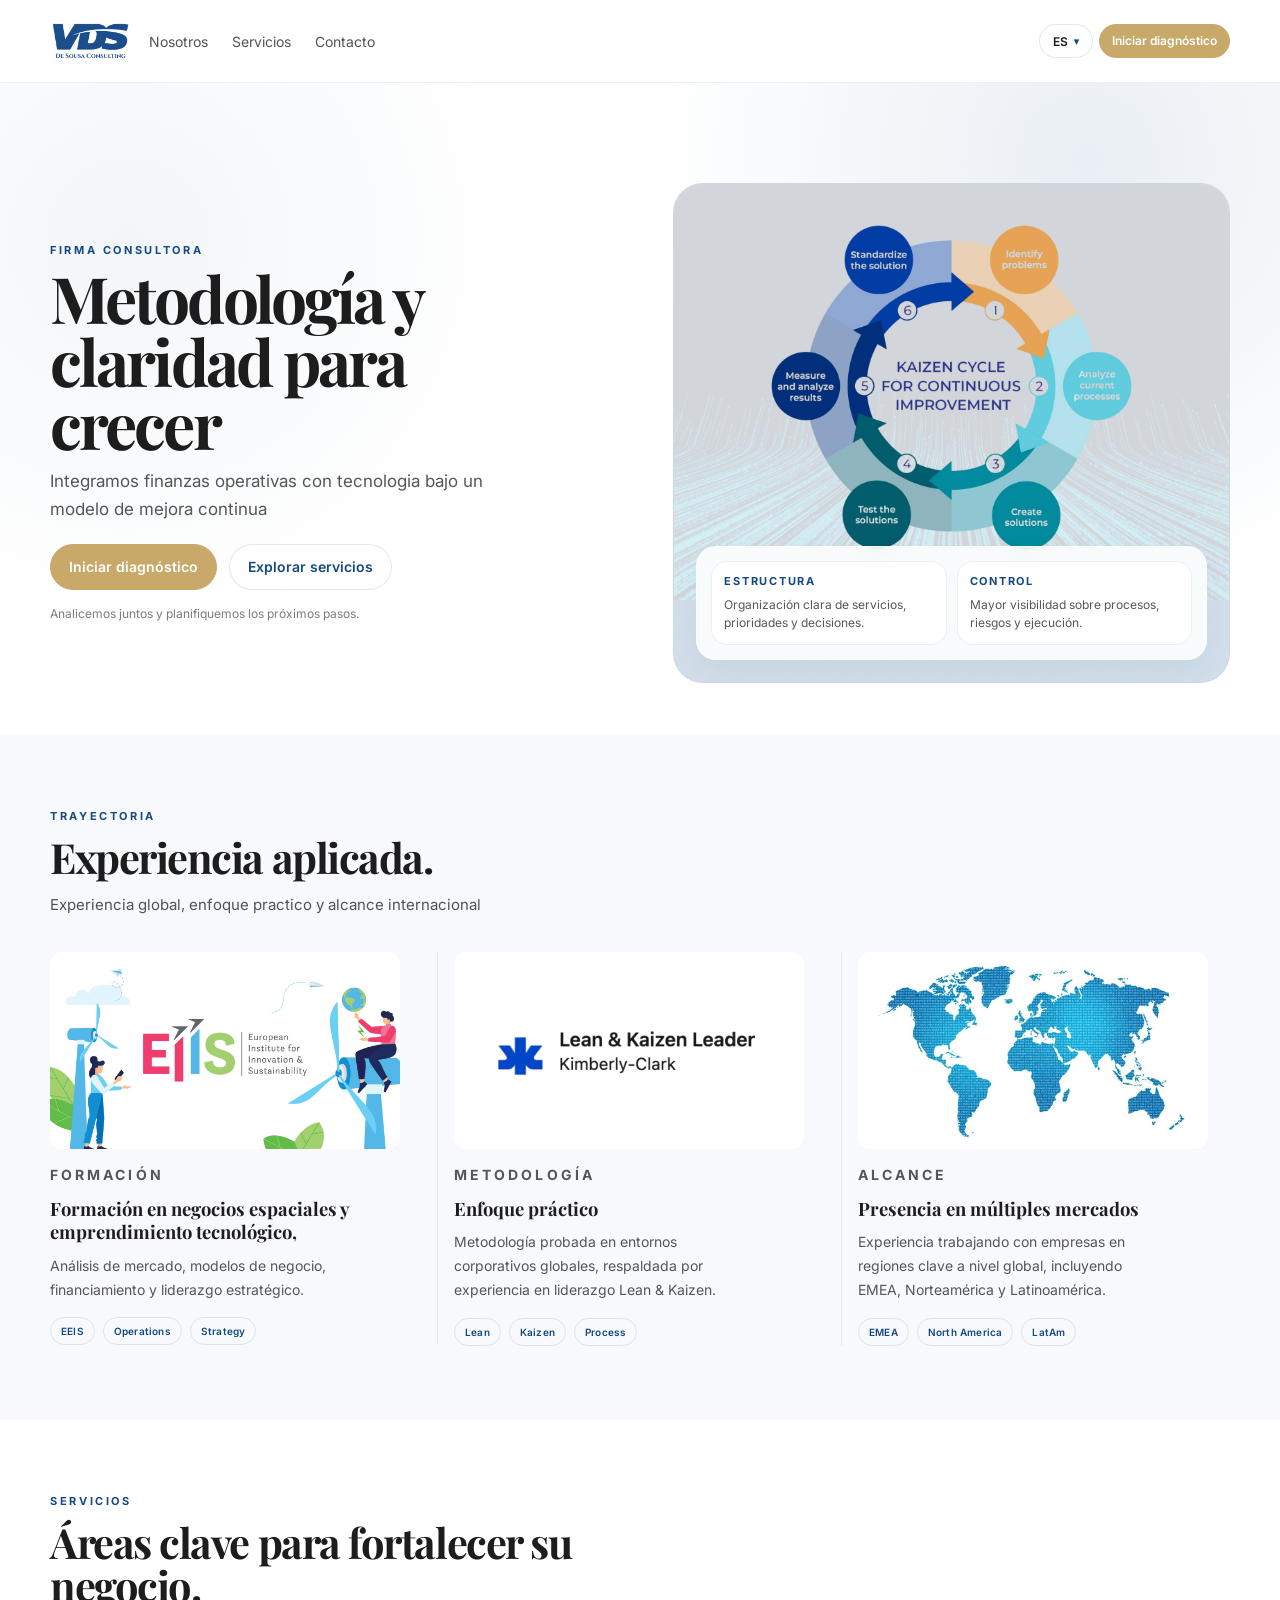
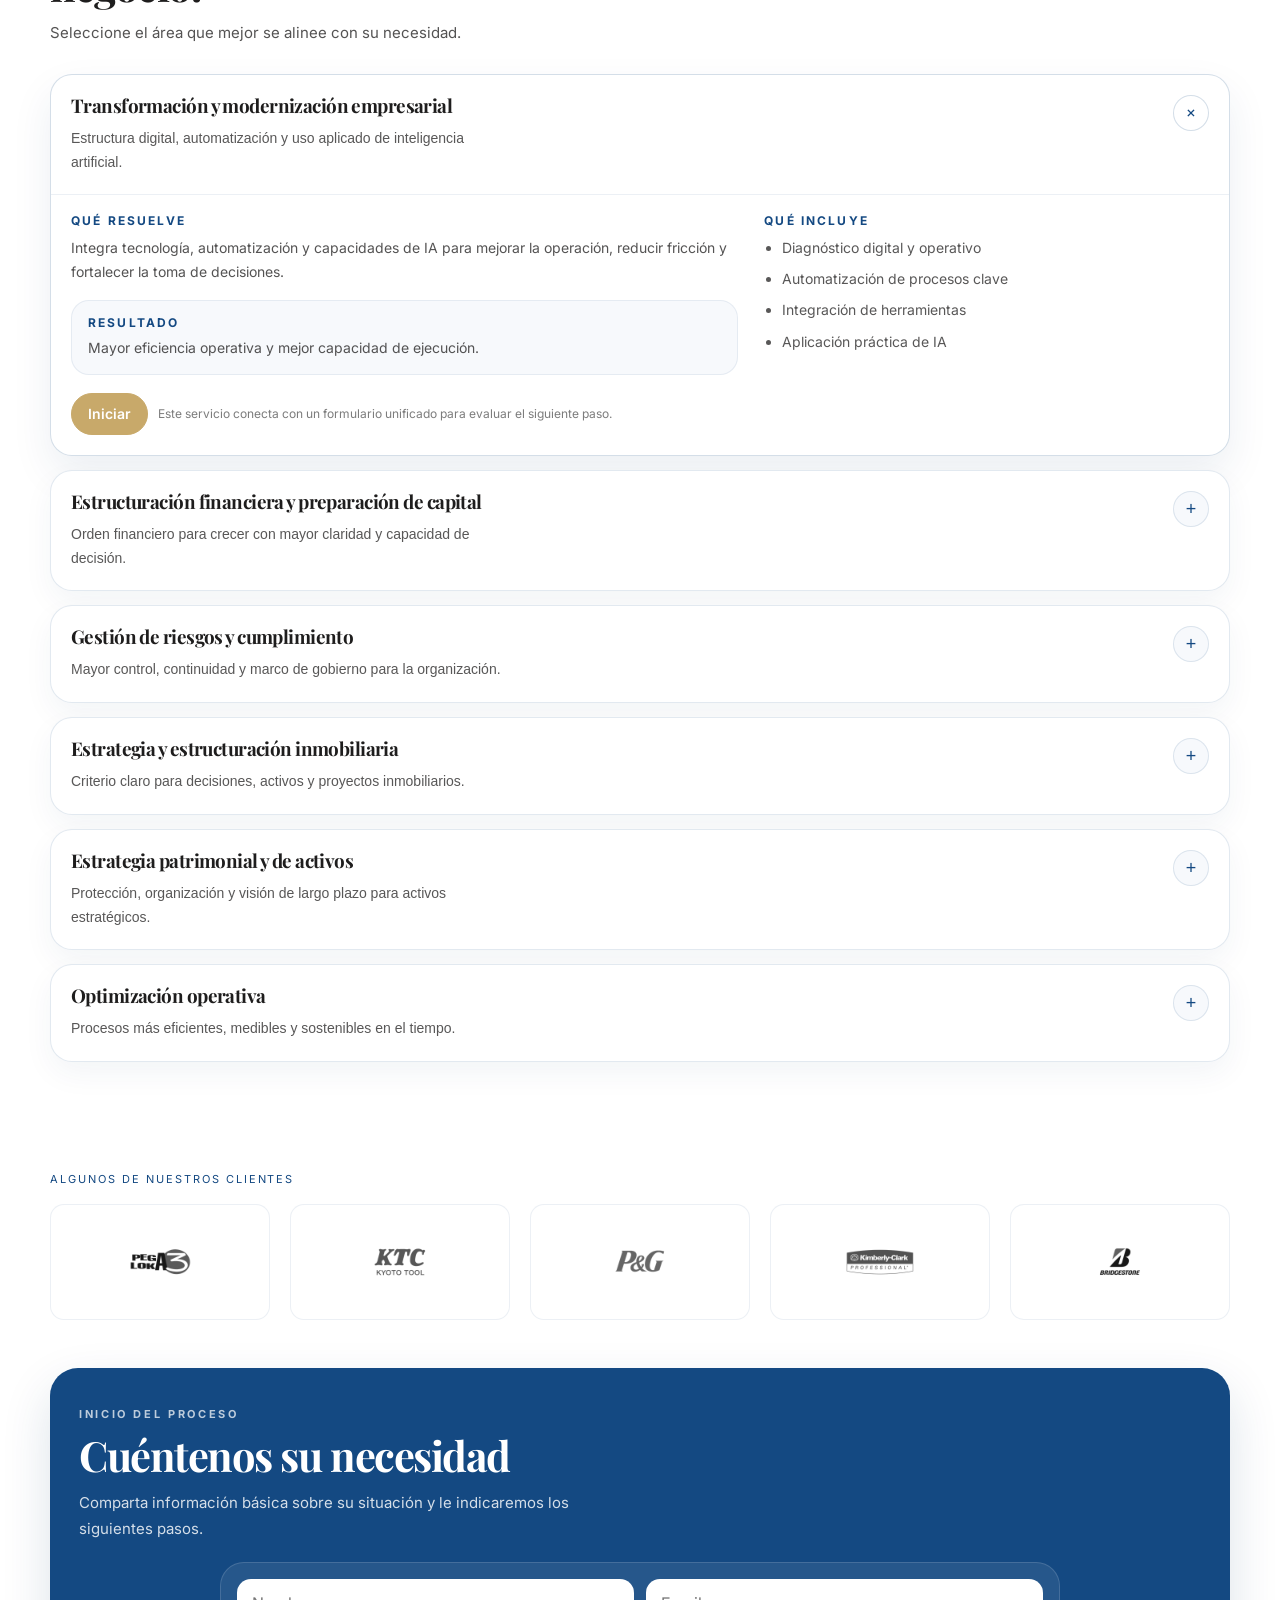
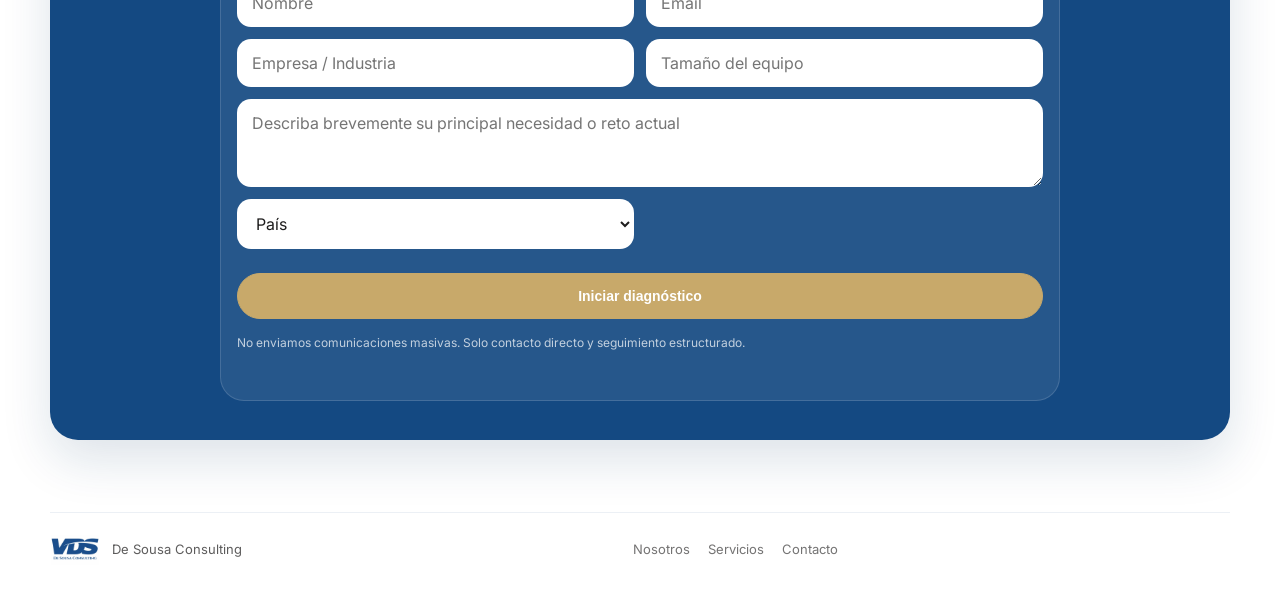
==== index.html @ 7d3fb0fd "Update text for global market experience" ====
<!doctype html>
<html lang="en">
  <head>
    <meta charset="utf-8" />
    <meta name="viewport" content="width=device-width,initial-scale=1" />
    <title>De Sousa Consulting</title>

    <meta
      name="description"
      content="Estructuración estratégica para empresas que buscan crecer con orden, control y escalabilidad."
    />
    <meta name="theme-color" content="#144982" />

    <link rel="icon" type="image/png" href="/assets/favicon-desousa.png" />
    <link rel="preconnect" href="https://fonts.googleapis.com" />
    <link rel="preconnect" href="https://fonts.gstatic.com" crossorigin />
    <link
      href="https://fonts.googleapis.com/css2?family=Inter:wght@400;500;600;700&family=Playfair+Display:wght@600;700&display=swap"
      rel="stylesheet"
    />
    <link rel="stylesheet" href="/styles.css" />

    <meta property="og:title" content="De Sousa Consulting — Estructuración estratégica" />
    <meta
      property="og:description"
      content="Estructuración estratégica para empresas que buscan crecer con orden, control y escalabilidad."
    />
    <meta property="og:type" content="website" />
    <meta property="og:site_name" content="De Sousa Consulting" />
    <meta property="og:url" content="https://desousaconsulting.com/" />
    <meta property="og:image" content="https://desousaconsulting.com/assets/og-desousa.jpg" />
    <link rel="canonical" href="https://desousaconsulting.com/" />

    <meta name="twitter:card" content="summary_large_image" />
    <meta name="twitter:title" content="De Sousa Consulting — Estructuración estratégica" />
    <meta
      name="twitter:description"
      content="Estructura, criterio y ejecución para decisiones empresariales de mayor nivel."
    />
    <meta name="twitter:image" content="https://desousaconsulting.com/assets/og-desousa.jpg" />

    <script src="https://challenges.cloudflare.com/turnstile/v0/api.js" async defer></script>
    <script defer src="/config.js"></script>
    <script defer src="/app.js"></script>

    <style>
      :root {
        --primary: #144982;
        --primary-dark: #0f3763;
        --highlight: #abc1d7;
        --neutral-dark: #1e1d1d;
        --neutral-light: #d9d9d9;
        --accent: #c8a96a;
        --accent-soft: #f5efe1;
        --surface: #f7f9fc;
        --surface-2: #f3f6fa;
        --surface-3: #eef3f8;
        --border: rgba(20, 73, 130, 0.12);
        --border-soft: rgba(20, 73, 130, 0.08);
        --shadow-soft: 0 12px 30px rgba(15, 55, 99, 0.05);
        --shadow-medium: 0 20px 50px rgba(15, 55, 99, 0.08);
        --radius-card: 24px;
        --radius-panel: 30px;
        --radius-pill: 999px;
        --container: 1180px;
      }

      * {
        box-sizing: border-box;
      }

      html {
        scroll-behavior: smooth;
      }

      body {
        margin: 0;
        font-family: "Inter", system-ui, -apple-system, BlinkMacSystemFont, "Segoe UI", sans-serif;
        color: var(--neutral-dark);
        background: #ffffff;
        -webkit-font-smoothing: antialiased;
        text-rendering: optimizeLegibility;
      }

      body.menu-open {
        overflow: hidden;
      }

      img {
        max-width: 100%;
        display: block;
      }

      a {
        color: inherit;
      }

      .wrap {
        width: min(var(--container), calc(100% - 32px));
        margin: 0 auto;
      }

      h1,
      h2,
      h3 {
        font-family: "Playfair Display", Georgia, serif;
      }

      .site-header {
        position: sticky;
        top: 0;
        z-index: 40;
        background: rgba(255, 255, 255, 0.94);
        backdrop-filter: blur(12px);
        -webkit-backdrop-filter: blur(12px);
        border-bottom: 1px solid var(--border-soft);
      }

      .header-inner {
        min-height: 60px;
        display: flex;
        align-items: center;
        justify-content: space-between;
        gap: 10px;
      }

      .brand {
        display: inline-flex;
        align-items: center;
        text-decoration: none;
        color: var(--primary);
        min-width: 0;
        flex-shrink: 1;
      }

      .brand-logo {
        max-width: 220px;
      }

      .brand-logo-image {
        display: block;
        width: auto;
        height: 52px;
        max-width: 100%;
        object-fit: contain;
      }

      .header-actions {
        display: flex;
        align-items: center;
        gap: 6px;
        margin-left: auto;
      }

      .desktop-only {
        display: none;
      }

      .site-nav {
        display: none;
        align-items: center;
        gap: 24px;
      }

      .site-nav a {
        text-decoration: none;
        font-size: 14px;
        color: rgba(30, 29, 29, 0.76);
        transition: color 0.2s ease;
      }

      .site-nav a:hover {
        color: var(--primary);
      }

      .language-switcher {
        position: relative;
      }

      .lang-toggle {
        min-height: 34px;
        min-width: 54px;
        display: inline-flex;
        align-items: center;
        justify-content: center;
        gap: 6px;
        padding: 0 10px;
        border-radius: var(--radius-pill);
        border: 1px solid var(--border);
        background: #ffffff;
        color: var(--neutral-dark);
        font: inherit;
        font-size: 12px;
        font-weight: 600;
        cursor: pointer;
        transition: background-color 0.18s ease, border-color 0.18s ease, transform 0.18s ease;
      }

      .lang-toggle:hover {
        background: var(--surface);
        border-color: rgba(200, 169, 106, 0.35);
      }

      .lang-caret {
        font-size: 11px;
        color: var(--primary);
      }

      .lang-menu {
        position: absolute;
        top: calc(100% + 8px);
        right: 0;
        min-width: 180px;
        padding: 8px;
        border-radius: 18px;
        border: 1px solid var(--border);
        background: #ffffff;
        box-shadow: var(--shadow-soft);
      }

      .lang-menu button {
        width: 100%;
        border: 0;
        background: transparent;
        color: var(--neutral-dark);
        text-align: left;
        font: inherit;
        font-size: 14px;
        padding: 11px 12px;
        border-radius: 12px;
        cursor: pointer;
      }

      .lang-menu button:hover {
        background: var(--surface);
      }

      .menu-toggle {
        width: 36px;
        height: 36px;
        display: inline-flex;
        flex-direction: column;
        align-items: center;
        justify-content: center;
        gap: 4px;
        border-radius: 50%;
        border: 1px solid var(--border);
        background: #ffffff;
        cursor: pointer;
        transition: background-color 0.18s ease, border-color 0.18s ease, transform 0.18s ease;
      }

      .menu-toggle:hover {
        background: var(--surface);
        border-color: rgba(20, 73, 130, 0.18);
      }

      .menu-toggle span {
        width: 16px;
        height: 2px;
        border-radius: 999px;
        background: var(--neutral-dark);
        display: block;
      }

      .mobile-menu {
        border-top: 1px solid var(--border-soft);
        background: rgba(255, 255, 255, 0.98);
      }

      .mobile-menu-inner {
        padding: 10px 0 16px;
      }

      .mobile-nav {
        display: grid;
      }

      .mobile-nav a {
        text-decoration: none;
        font-size: 15px;
        font-weight: 600;
        padding: 14px 2px;
        border-bottom: 1px solid var(--border-soft);
        color: rgba(30, 29, 29, 0.88);
      }

      .mobile-menu-footer {
        padding-top: 14px;
      }

      .btn {
        min-height: 46px;
        display: inline-flex;
        align-items: center;
        justify-content: center;
        padding: 12px 18px;
        border-radius: var(--radius-pill);
        border: 1px solid var(--accent);
        background: var(--accent);
        color: #ffffff;
        text-decoration: none;
        font-size: 14px;
        font-weight: 600;
        line-height: 1;
        transition: transform 0.18s ease, filter 0.18s ease, background-color 0.18s ease,
          border-color 0.18s ease;
        cursor: pointer;
      }

      .btn:hover {
        transform: translateY(-1px);
        filter: brightness(0.96);
      }

      .btn.secondary {
        background: #ffffff;
        color: var(--primary);
        border-color: var(--border);
      }

      .btn.secondary:hover {
        background: var(--surface);
        filter: none;
      }

      .btn.header-cta {
        min-height: 34px;
        padding: 8px 12px;
        font-size: 12px;
        line-height: 1;
      }

      .btn.full {
        width: 100%;
      }

      .hero {
        position: relative;
        overflow: hidden;
        padding: 6px 0 18px;
      }

      .hero::before {
        content: "";
        position: absolute;
        inset: 0;
        background:
          radial-gradient(circle at 85% 12%, rgba(171, 193, 215, 0.26), transparent 36%),
          radial-gradient(circle at 10% 24%, rgba(20, 73, 130, 0.05), transparent 32%);
        pointer-events: none;
      }

      .hero-grid {
        position: relative;
        display: grid;
        gap: 22px;
        align-items: center;
      }

      .hero-copy {
        order: 1;
      }

      .hero-visual-wrap {
        order: 2;
      }

      .eyebrow {
        margin: 0 0 10px;
        color: var(--primary);
        font-size: 11px;
        font-weight: 700;
        letter-spacing: 0.24em;
        text-transform: uppercase;
      }

      h1 {
        margin: 0;
        max-width: 11ch;
        font-size: clamp(2.35rem, 10vw, 3rem);
        line-height: 0.98;
        letter-spacing: -0.045em;
      }

      .lead {
        margin: 12px 0 0;
        max-width: 34ch;
        font-size: 15px;
        line-height: 1.65;
        color: rgba(30, 29, 29, 0.75);
      }

      .cta-row {
        display: flex;
        flex-direction: column;
        gap: 12px;
        margin-top: 20px;
      }

      .cta-row .btn {
        width: 100%;
      }

      .hero-note {
        margin: 14px 0 0;
        font-size: 12px;
        line-height: 1.6;
        color: rgba(30, 29, 29, 0.58);
      }

      .hero-visual {
        width: 100%;
        display: grid;
        gap: 12px;
        align-content: start;
        min-height: 0;
        background: transparent;
        border: 0;
        overflow: visible;
        position: relative;
      }

      .hero-image {
        width: 100%;
        height: 240px;
        object-fit: cover;
        border-radius: 26px;
        border: 1px solid var(--border);
      }

      .hero-visual::after {
        content: none;
      }

      .hero-image-placeholder {
        position: static;
        inset: auto;
        display: block;
        padding: 0;
        z-index: auto;
      }

      .hero-image-card {
        width: 100%;
        border: 1px solid rgba(255, 255, 255, 0.7);
        background: rgba(255, 255, 255, 0.84);
        border-radius: 20px;
        padding: 14px;
        backdrop-filter: blur(10px);
        -webkit-backdrop-filter: blur(10px);
        box-shadow: var(--shadow-soft);
      }

      .hero-image-card p {
        margin: 0;
      }

      .mini-label {
        color: var(--primary);
        font-size: 10px;
        font-weight: 700;
        letter-spacing: 0.22em;
        text-transform: uppercase;
      }

      .hero-metrics {
        display: grid;
        grid-template-columns: 1fr 1fr;
        gap: 10px;
        margin-top: 0;
      }

      .hero-metric {
        border-radius: 16px;
        background: #ffffff;
        padding: 12px;
        border: 1px solid rgba(20, 73, 130, 0.08);
      }

      .hero-metric strong {
        display: block;
        font-size: 11px;
        font-weight: 700;
        color: var(--primary);
        letter-spacing: 0.16em;
        text-transform: uppercase;
      }

      .hero-metric span {
        display: block;
        margin-top: 8px;
        font-size: 12px;
        line-height: 1.5;
        color: rgba(30, 29, 29, 0.74);
      }

      .section {
        padding: 56px 0;
      }

      .section.alt {
        background: var(--surface);
      }

      .section-header {
        max-width: 680px;
      }

      .section-label {
        margin: 0 0 12px;
        color: var(--primary);
        font-size: 11px;
        font-weight: 700;
        letter-spacing: 0.24em;
        text-transform: uppercase;
      }

      h2 {
        margin: 0;
        font-size: clamp(2rem, 8vw, 2.6rem);
        line-height: 1.04;
        letter-spacing: -0.035em;
      }

      .section-intro {
        margin: 14px 0 0;
        max-width: 58ch;
        font-size: 15px;
        line-height: 1.72;
        color: rgba(30, 29, 29, 0.76);
      }

      .grid-3 {
        display: grid;
        gap: 16px;
        margin-top: 24px;
      }

      .vertical-card {
        border: 1px solid var(--border);
        border-radius: 22px;
        background: #ffffff;
        padding: 20px;
        box-shadow: var(--shadow-soft);
        text-decoration: none;
        transition: transform 0.22s ease, border-color 0.22s ease, box-shadow 0.22s ease;
      }

      .vertical-card:hover {
        transform: translateY(-2px);
        border-color: rgba(200, 169, 106, 0.45);
        box-shadow: 0 18px 42px rgba(15, 55, 99, 0.1);
      }

      .vertical-top {
        display: flex;
        align-items: flex-start;
        justify-content: space-between;
        gap: 16px;
      }

      .vertical-card h3 {
        margin: 0;
        font-size: 22px;
        line-height: 1.12;
        letter-spacing: -0.03em;
      }

      .vertical-card p {
        margin: 10px 0 0;
        font-size: 14px;
        line-height: 1.7;
        color: rgba(30, 29, 29, 0.74);
      }

      .vertical-arrow {
        width: 36px;
        height: 36px;
        flex: 0 0 36px;
        display: inline-flex;
        align-items: center;
        justify-content: center;
        border-radius: 50%;
        border: 1px solid var(--border);
        background: var(--surface);
        color: var(--primary);
        font-size: 18px;
      }

      /* Capabilities */
      .capabilities {
        display: grid;
        gap: 28px;
        margin-top: 34px;
      }

      .capability {
        padding-bottom: 28px;
        border-bottom: 1px solid var(--border-soft);
      }

      .section-image {
        width: 100%;
        aspect-ratio: 16 / 9;
        object-fit: cover;
        border-radius: 12px;
        display: block;
        margin-bottom: 14px;
      }

      .capability h3 {
        margin: 8px 0 10px;
        font-size: 1.15rem;
        line-height: 1.28;
      }

      .capability p {
        margin: 0;
        max-width: 34ch;
        font-size: 14px;
        line-height: 1.7;
        color: rgba(30, 29, 29, 0.74);
      }

      .capability .mini-label {
        display: inline-block;
        margin-bottom: 2px;
      }

      .cred-tags {
        display: flex;
        flex-wrap: wrap;
        gap: 8px;
        margin-top: 16px;
      }

      .cred-tag {
        display: inline-flex;
        align-items: center;
        min-height: 28px;
        padding: 6px 10px;
        border-radius: 999px;
        background: transparent;
        border: 1px solid var(--border);
        color: var(--primary);
        font-size: 10px;
        font-weight: 600;
        letter-spacing: 0.02em;
        line-height: 1;
        transition: background-color 0.2s ease, border-color 0.2s ease, transform 0.2s ease;
      }

      /* Services Accordion */
      .services-accordion {
        display: grid;
        gap: 14px;
        margin-top: 28px;
      }

      .service-accordion-item {
        border: 1px solid var(--border);
        border-radius: 22px;
        background: #ffffff;
        box-shadow: var(--shadow-soft);
        overflow: hidden;
        transition: border-color 0.22s ease, box-shadow 0.22s ease, transform 0.22s ease;
      }

      .service-accordion-item.is-open {
        border-color: rgba(20, 73, 130, 0.18);
        box-shadow: 0 18px 42px rgba(15, 55, 99, 0.08);
      }

      .service-trigger {
        width: 100%;
        border: 0;
        background: transparent;
        text-align: left;
        padding: 20px;
        display: grid;
        grid-template-columns: 1fr auto;
        gap: 16px;
        align-items: start;
        cursor: pointer;
        color: inherit;
      }

      .service-trigger:focus-visible {
        outline: 2px solid rgba(20, 73, 130, 0.18);
        outline-offset: -2px;
      }

      .service-trigger-copy h3 {
        margin: 0;
        font-size: 1.18rem;
        line-height: 1.18;
        letter-spacing: -0.03em;
      }

      .service-trigger-copy p {
        margin: 10px 0 0;
        max-width: 56ch;
        font-size: 14px;
        line-height: 1.68;
        color: rgba(30, 29, 29, 0.74);
      }

      .service-trigger-arrow {
        width: 36px;
        height: 36px;
        display: inline-flex;
        align-items: center;
        justify-content: center;
        border-radius: 50%;
        border: 1px solid var(--border);
        background: var(--surface);
        color: var(--primary);
        font-size: 18px;
        line-height: 1;
        transition: transform 0.28s ease, background-color 0.22s ease, border-color 0.22s ease;
      }

      .service-accordion-item.is-open .service-trigger-arrow {
        transform: rotate(45deg);
        background: #ffffff;
        border-color: rgba(20, 73, 130, 0.18);
      }

      .service-panel {
        display: grid;
        grid-template-rows: 0fr;
        transition: grid-template-rows 0.35s cubic-bezier(0.2, 0.8, 0.2, 1);
      }

      .service-accordion-item.is-open .service-panel {
        grid-template-rows: 1fr;
      }

      .service-panel-inner {
        overflow: hidden;
      }

      .service-panel-content {
        padding: 0 20px 20px;
        border-top: 1px solid var(--border-soft);
        opacity: 0;
        transform: translateY(-8px);
        transition: opacity 0.28s ease, transform 0.28s ease;
      }

      .service-accordion-item.is-open .service-panel-content {
        opacity: 1;
        transform: translateY(0);
      }

      .service-detail-grid {
        display: grid;
        gap: 18px;
        padding-top: 18px;
      }

      .service-detail-copy h4,
      .service-detail-includes h4 {
        margin: 0 0 8px;
        font-family: "Inter", system-ui, -apple-system, BlinkMacSystemFont, "Segoe UI", sans-serif;
        font-size: 12px;
        font-weight: 700;
        letter-spacing: 0.18em;
        text-transform: uppercase;
        color: var(--primary);
      }

      .service-detail-copy p {
        margin: 0;
        font-size: 14px;
        line-height: 1.72;
        color: rgba(30, 29, 29, 0.76);
      }

      .service-includes {
        margin: 0;
        padding-left: 18px;
        display: grid;
        gap: 8px;
      }

      .service-includes li {
        font-size: 14px;
        line-height: 1.65;
        color: rgba(30, 29, 29, 0.74);
      }

      .service-result {
        margin-top: 16px;
        padding: 14px 16px;
        border-radius: 18px;
        background: var(--surface);
        border: 1px solid var(--border-soft);
      }

      .service-result strong {
        display: block;
        margin-bottom: 6px;
        font-size: 12px;
        font-weight: 700;
        letter-spacing: 0.18em;
        text-transform: uppercase;
        color: var(--primary);
      }

      .service-result p {
        margin: 0;
        font-size: 14px;
        line-height: 1.68;
        color: rgba(30, 29, 29, 0.76);
      }

      .service-actions {
        margin-top: 18px;
        display: flex;
        flex-wrap: wrap;
        gap: 10px;
        align-items: center;
      }

      .service-start {
        min-height: 42px;
        padding: 10px 16px;
      }

      .service-footnote {
        font-size: 12px;
        line-height: 1.55;
        color: rgba(30, 29, 29, 0.58);
      }

      .clients-strip {
        padding: 20px 0 28px;
      }

      .clients-label {
        margin: 0 0 14px;
        font-size: 11px;
        letter-spacing: 0.18em;
        text-transform: uppercase;
        color: var(--primary);
      }

      .clients-slider {
        overflow-x: auto;
        overflow-y: hidden;
        -webkit-overflow-scrolling: touch;
        scroll-snap-type: x proximity;
        padding-bottom: 4px;
      }

      .clients-slider::-webkit-scrollbar {
        display: none;
      }

      .clients-track {
        display: flex;
        flex-direction: row;
        flex-wrap: nowrap;
        gap: 14px;
        width: max-content;
        align-items: center;
      }

      .client-item {
        flex: 0 0 auto;
        width: 150px;
        height: 90px;
        display: flex;
        align-items: center;
        justify-content: center;
        border-radius: 14px;
        background: #eef2f6;
        border: 1px solid var(--border-soft);
        scroll-snap-align: start;
        padding: 10px;
      }

      .client-item img {
        width: auto;
        height: auto;
        max-width: 82%;
        max-height: 68%;
        object-fit: contain;
        display: block;
      }

      .cta-section {
        padding: 0 0 72px;
      }

      .cta-panel {
        border: 1px solid rgba(20, 73, 130, 0.12);
        border-radius: 28px;
        background: var(--primary);
        color: #ffffff;
        padding: 28px 18px;
        box-shadow: 0 20px 50px rgba(15, 55, 99, 0.14);
      }

      .cta-panel .section-label {
        color: rgba(255, 255, 255, 0.72);
      }

      .cta-panel h2 {
        color: #ffffff;
      }

      .cta-panel .section-intro {
        color: rgba(255, 255, 255, 0.82);
      }

      .form-card {
        margin-top: 20px;
        max-width: 840px;
        border: 1px solid rgba(255, 255, 255, 0.14);
        border-radius: 24px;
        background: rgba(255, 255, 255, 0.08);
        padding: 16px;
      }

      .form {
        display: grid;
        gap: 12px;
      }

      .form-grid {
        display: grid;
        gap: 12px;
      }

      input,
      textarea,
      select {
        width: 100%;
        padding: 13px 14px;
        border-radius: 14px;
        border: 1px solid rgba(255, 255, 255, 0.18);
        background: #ffffff;
        color: var(--neutral-dark);
        font: inherit;
        transition: border-color 0.18s ease, box-shadow 0.18s ease;
      }

      input:focus,
      textarea:focus,
      select:focus {
        outline: none;
        border-color: var(--accent);
        box-shadow: 0 0 0 4px rgba(200, 169, 106, 0.18);
      }

      textarea {
        resize: vertical;
      }

      .fine {
        margin: 2px 0 0;
        font-size: 12px;
        line-height: 1.6;
        color: rgba(255, 255, 255, 0.72);
      }

      #formStatus {
        min-height: 18px;
      }

      .foot {
        padding: 0 0 32px;
      }

      .foot-inner {
        padding-top: 22px;
        border-top: 1px solid var(--border-soft);
        display: flex;
        flex-direction: column;
        gap: 6px;
        font-size: 12px;
        color: rgba(30, 29, 29, 0.58);
      }

      @media (max-width: 859px) {
        .btn.header-cta {
          display: none;
        }
      }

      @media (min-width: 860px) {
        .wrap {
          width: min(var(--container), calc(100% - 48px));
        }

        .desktop-only {
          display: inline-flex;
        }

        .menu-toggle {
          display: none;
        }

        .site-nav {
          display: inline-flex;
        }

        .brand-logo {
          max-width: 260px;
        }

        .brand-logo-image {
          height: 52px;
        }

        .header-inner {
          min-height: 82px;
          gap: 18px;
        }

        .hero {
          padding: 44px 0 28px;
        }

        .hero-grid {
          grid-template-columns: 1.02fr 0.98fr;
          gap: 44px;
          min-height: 520px;
        }

        h1 {
          font-size: clamp(3.2rem, 5vw, 4.35rem);
          max-width: 10ch;
        }

        .lead {
          font-size: 17px;
          max-width: 40ch;
        }

        .cta-row {
          flex-direction: row;
          flex-wrap: wrap;
        }

        .cta-row .btn {
          width: auto;
        }

        .hero-visual {
          display: block;
          min-height: 500px;
          border-radius: 30px;
          background:
            linear-gradient(135deg, rgba(20, 73, 130, 0.08), rgba(171, 193, 215, 0.24)),
            #f5f8fc;
          border: 1px solid var(--border);
          overflow: hidden;
        }

        .hero-image {
          height: 100%;
          border-radius: 0;
          border: 0;
        }

        .hero-visual::after {
          content: "";
          position: absolute;
          inset: 0;
          background: rgba(20, 73, 130, 0.08);
        }

        .hero-image-placeholder {
          position: absolute;
          inset: 0;
          display: flex;
          flex-direction: column;
          justify-content: flex-end;
          padding: 22px;
          z-index: 2;
        }

        .section {
          padding: 74px 0;
        }

        .capabilities {
          grid-template-columns: repeat(3, minmax(0, 1fr));
          gap: 32px;
          align-items: start;
        }

        .capability {
          min-width: 0;
          min-height: 220px;
          padding: 0 22px 0 0;
          border-bottom: none;
          position: relative;
        }

        .capability:not(:last-child)::after {
          content: "";
          position: absolute;
          top: 0;
          right: -16px;
          width: 1px;
          height: 100%;
          background: var(--border-soft);
        }

        .service-detail-grid {
          grid-template-columns: minmax(0, 1.2fr) minmax(0, 0.8fr);
          gap: 26px;
        }

        .form-grid {
          grid-template-columns: 1fr 1fr;
        }

        .cta-panel {
          padding: 38px 28px;
        }

        .clients-strip {
          padding: 36px 0 44px;
        }

        .clients-label {
          margin-bottom: 18px;
        }

        .clients-slider {
          overflow-x: auto;
          overflow-y: hidden;
          -webkit-overflow-scrolling: touch;
        }

        .clients-track {
          display: flex;
          flex-direction: row;
          flex-wrap: nowrap;
          gap: 20px;
          width: max-content;
          align-items: center;
        }

        .client-item {
          width: 210px;
          height: 110px;
          padding: 14px;
          border-radius: 14px;
          background: #ffffff;
        }

        .client-item img {
          max-width: 78%;
          max-height: 58%;
          object-fit: contain;
          opacity: 0.9;
          filter: grayscale(100%);
          transition: 0.25s ease;
        }

        .client-item img:hover {
          opacity: 1;
          filter: grayscale(0%);
        }
      }

      @media (min-width: 1120px) {
        .client-item {
          width: 220px;
          height: 116px;
          padding: 14px;
        }

        .client-item img {
          max-width: 76%;
          max-height: 56%;
        }
      }

      @media (hover: hover) and (pointer: fine) {
        .capability {
          transition: transform 0.25s ease, opacity 0.25s ease;
        }

        .capabilities:hover .capability {
          opacity: 0.55;
        }

        .capabilities .capability:hover {
          opacity: 1;
          transform: translateY(-2px);
        }

        .capabilities .capability:hover h3 {
          color: var(--primary);
        }

        .capabilities .capability:hover .cred-tag {
          border-color: rgba(20, 73, 130, 0.18);
          background: #ffffff;
        }

        .service-accordion-item:hover {
          border-color: rgba(20, 73, 130, 0.16);
          box-shadow: 0 18px 42px rgba(15, 55, 99, 0.08);
        }

        .service-trigger:hover .service-trigger-arrow {
          background: #ffffff;
          border-color: rgba(20, 73, 130, 0.18);
        }
      }
    </style>
  </head>

  <body>
    <header class="site-header">
      <div class="wrap header-inner">
        <a href="#top" class="brand brand-logo" aria-label="De Sousa Consulting - Inicio">
          <img src="/assets/logo-desousa.png" alt="De Sousa Consulting" class="brand-logo-image" />
        </a>

        <nav class="site-nav desktop-only" aria-label="Navegación principal">
          <a href="#credibilidad">Nosotros</a>
          <a href="#servicios">Servicios</a>
          <a href="#diagnostico">Contacto</a>
        </nav>

        <div class="header-actions">
          <div class="language-switcher">
            <button
              class="lang-toggle"
              id="langToggle"
              type="button"
              aria-expanded="false"
              aria-controls="langMenu"
            >
              <span id="langLabel">ES</span>
              <span class="lang-caret">▾</span>
            </button>

            <div class="lang-menu" id="langMenu" hidden>
              <a href="/index.html" class="lang-option is-active" hreflang="es">Español</a>
              <a href="/en.html" class="lang-option" hreflang="en">English</a>
              <a href="/pt-br.html" class="lang-option" hreflang="pt-BR">Português</a>
            </div>
          </div>
          <a href="#diagnostico" class="btn header-cta desktop-only">Iniciar diagnóstico</a>

          <button
            class="menu-toggle"
            id="menuToggle"
            type="button"
            aria-label="Abrir menú"
            aria-expanded="false"
            aria-controls="mobileMenu"
          >
            <span></span>
            <span></span>
            <span></span>
          </button>
        </div>
      </div>

      <div class="mobile-menu" id="mobileMenu" hidden>
        <div class="wrap mobile-menu-inner">
          <nav class="mobile-nav" aria-label="Navegación principal móvil">
            <a href="#credibilidad">Nosotros</a>
            <a href="#servicios">Servicios</a>
            <a href="#diagnostico">Contacto</a>
          </nav>

          <div class="mobile-menu-footer">
            <a href="#diagnostico" class="btn full">Iniciar diagnóstico</a>
          </div>
        </div>
      </div>
    </header>

    <main id="top">
      <section class="hero" aria-labelledby="hero-title">
        <div class="wrap hero-grid">
          <div class="hero-copy">
            <p class="eyebrow">Firma consultora</p>
            <h1 id="hero-title">Metodología y claridad para crecer</h1>
            <p class="lead">Integramos finanzas operativas con tecnologia bajo un modelo de mejora continua</p>

            <div class="cta-row">
              <a class="btn" href="#diagnostico">Iniciar diagnóstico</a>
              <a class="btn secondary" href="#servicios">Explorar servicios</a>
            </div>

            <p class="hero-note">
              Analicemos juntos y planifiquemos los próximos pasos.
            </p>
          </div>

          <div class="hero-visual-wrap" aria-label="Espacio visual principal de la página de inicio">
            <div class="hero-visual">
              <img src="/assets/hero-desousa.png" alt="Estructura empresarial" class="hero-image" />

              <div class="hero-image-placeholder">
                <div class="hero-image-card">
                  <div class="hero-metrics">
                    <div class="hero-metric">
                      <strong>Estructura</strong>
                      <span>Organización clara de servicios, prioridades y decisiones.</span>
                    </div>

                    <div class="hero-metric">
                      <strong>Control</strong>
                      <span>Mayor visibilidad sobre procesos, riesgos y ejecución.</span>
                    </div>
                  </div>
                </div>
              </div>
            </div>
          </div>
        </div>
      </section>

      <section class="section alt" id="credibilidad" aria-labelledby="credibilidad-title">
        <div class="wrap">
          <div class="section-header">
            <p class="section-label">Trayectoria</p>
            <h2 id="credibilidad-title">Experiencia aplicada.</h2>
            <p class="section-intro">Experiencia global, enfoque practico y alcance internacional</p>
          </div>

          <div class="capabilities">
            <div class="capability">
              <img src="/formacion.jpg" alt="Formación ejecutiva" class="section-image" loading="lazy" />
              <p class="mini-label">Formación</p>
              <h3>Formación en negocios espaciales y emprendimiento tecnológico,</h3>
              <p>Análisis de mercado, modelos de negocio, financiamiento y liderazgo estratégico.</p>
              <div class="cred-tags">
                <span class="cred-tag">EEIS</span>
                <span class="cred-tag">Operations</span>
                <span class="cred-tag">Strategy</span>
              </div>
            </div>

            <div class="capability">
              <img src="/metodologia.jpg" alt="Metodología aplicada" class="section-image" loading="lazy" />
              <p class="mini-label">Metodología</p>
              <h3>Enfoque práctico</h3>
              <p>Metodología probada en entornos corporativos globales, respaldada por experiencia en liderazgo Lean & Kaizen.</p>
              <div class="cred-tags">
                <span class="cred-tag">Lean</span>
                <span class="cred-tag">Kaizen</span>
                <span class="cred-tag">Process</span>
              </div>
            </div>

            <div class="capability">
              <img src="/alcance.jpg" alt="Alcance internacional" class="section-image" loading="lazy" />
              <p class="mini-label">Alcance</p>
              <h3>Presencia en múltiples mercados</h3>
              <p>Experiencia trabajando con empresas en regiones clave a nivel global, incluyendo EMEA, Norteamérica y Latinoamérica.</p>
              <div class="cred-tags">
                <span class="cred-tag">EMEA</span>
                <span class="cred-tag">North America</span>
                <span class="cred-tag">LatAm</span>
              </div>
            </div>
          </div>
        </div>
      </section>

      <section class="section" id="servicios" aria-labelledby="servicios-title">
        <div class="wrap">
          <div class="section-header">
            <p class="section-label">Servicios</p>
            <h2 id="servicios-title">Áreas clave para fortalecer su negocio.</h2>
            <p class="section-intro">Seleccione el área que mejor se alinee con su necesidad.</p>
          </div>

          <div class="services-accordion" id="servicesAccordion">
            <article class="service-accordion-item is-open" data-service="transformacion-modernizacion">
              <button
                class="service-trigger"
                type="button"
                aria-expanded="true"
                aria-controls="service-panel-transformacion"
                id="service-trigger-transformacion"
              >
                <div class="service-trigger-copy">
                  <h3>Transformación y modernización empresarial</h3>
                  <p>Estructura digital, automatización y uso aplicado de inteligencia artificial.</p>
                </div>
                <span class="service-trigger-arrow" aria-hidden="true">+</span>
              </button>

              <div
                class="service-panel"
                id="service-panel-transformacion"
                role="region"
                aria-labelledby="service-trigger-transformacion"
              >
                <div class="service-panel-inner">
                  <div class="service-panel-content">
                    <div class="service-detail-grid">
                      <div class="service-detail-copy">
                        <h4>Qué resuelve</h4>
                        <p>
                          Integra tecnología, automatización y capacidades de IA para mejorar la operación,
                          reducir fricción y fortalecer la toma de decisiones.
                        </p>

                        <div class="service-result">
                          <strong>Resultado</strong>
                          <p>Mayor eficiencia operativa y mejor capacidad de ejecución.</p>
                        </div>
                      </div>

                      <div class="service-detail-includes">
                        <h4>Qué incluye</h4>
                        <ul class="service-includes">
                          <li>Diagnóstico digital y operativo</li>
                          <li>Automatización de procesos clave</li>
                          <li>Integración de herramientas</li>
                          <li>Aplicación práctica de IA</li>
                        </ul>
                      </div>
                    </div>

                    <div class="service-actions">
                      <a href="#diagnostico" class="btn service-start" data-service-origin="transformacion-modernizacion">Iniciar</a>
                      <span class="service-footnote">Este servicio conecta con un formulario unificado para evaluar el siguiente paso.</span>
                    </div>
                  </div>
                </div>
              </div>
            </article>

            <article class="service-accordion-item" data-service="finanzas-capital">
              <button
                class="service-trigger"
                type="button"
                aria-expanded="false"
                aria-controls="service-panel-finanzas"
                id="service-trigger-finanzas"
              >
                <div class="service-trigger-copy">
                  <h3>Estructuración financiera y preparación de capital</h3>
                  <p>Orden financiero para crecer con mayor claridad y capacidad de decisión.</p>
                </div>
                <span class="service-trigger-arrow" aria-hidden="true">+</span>
              </button>

              <div
                class="service-panel"
                id="service-panel-finanzas"
                role="region"
                aria-labelledby="service-trigger-finanzas"
              >
                <div class="service-panel-inner">
                  <div class="service-panel-content">
                    <div class="service-detail-grid">
                      <div class="service-detail-copy">
                        <h4>Qué resuelve</h4>
                        <p>
                          Organiza la base financiera del negocio para mejorar visibilidad, control y preparación
                          frente a crecimiento, inversión o financiamiento.
                        </p>

                        <div class="service-result">
                          <strong>Resultado</strong>
                          <p>Mayor claridad financiera y mejor capacidad de decisión.</p>
                        </div>
                      </div>

                      <div class="service-detail-includes">
                        <h4>Qué incluye</h4>
                        <ul class="service-includes">
                          <li>Diagnóstico financiero inicial</li>
                          <li>Estructura de costos y flujo</li>
                          <li>Proyecciones y preparación de capital</li>
                          <li>Base para crecimiento o inversión</li>
                        </ul>
                      </div>
                    </div>

                    <div class="service-actions">
                      <a href="#diagnostico" class="btn service-start" data-service-origin="finanzas-capital">Iniciar</a>
                      <span class="service-footnote">Este servicio conecta con un formulario unificado para evaluar el siguiente paso.</span>
                    </div>
                  </div>
                </div>
              </div>
            </article>

            <article class="service-accordion-item" data-service="riesgos-cumplimiento">
              <button
                class="service-trigger"
                type="button"
                aria-expanded="false"
                aria-controls="service-panel-riesgos"
                id="service-trigger-riesgos"
              >
                <div class="service-trigger-copy">
                  <h3>Gestión de riesgos y cumplimiento</h3>
                  <p>Mayor control, continuidad y marco de gobierno para la organización.</p>
                </div>
                <span class="service-trigger-arrow" aria-hidden="true">+</span>
              </button>

              <div
                class="service-panel"
                id="service-panel-riesgos"
                role="region"
                aria-labelledby="service-trigger-riesgos"
              >
                <div class="service-panel-inner">
                  <div class="service-panel-content">
                    <div class="service-detail-grid">
                      <div class="service-detail-copy">
                        <h4>Qué resuelve</h4>
                        <p>
                          Define riesgos, controles y criterios de cumplimiento para fortalecer continuidad,
                          estabilidad y capacidad de gobierno.
                        </p>

                        <div class="service-result">
                          <strong>Resultado</strong>
                          <p>Mayor control, continuidad y confianza operativa.</p>
                        </div>
                      </div>

                      <div class="service-detail-includes">
                        <h4>Qué incluye</h4>
                        <ul class="service-includes">
                          <li>Identificación de riesgos clave</li>
                          <li>Diseño de controles y criterios</li>
                          <li>Base de cumplimiento y gobierno</li>
                          <li>Priorización de acciones críticas</li>
                        </ul>
                      </div>
                    </div>

                    <div class="service-actions">
                      <a href="#diagnostico" class="btn service-start" data-service-origin="riesgos-cumplimiento">Iniciar</a>
                      <span class="service-footnote">Este servicio conecta con un formulario unificado para evaluar el siguiente paso.</span>
                    </div>
                  </div>
                </div>
              </div>
            </article>

            <article class="service-accordion-item" data-service="inmobiliario">
              <button
                class="service-trigger"
                type="button"
                aria-expanded="false"
                aria-controls="service-panel-inmobiliario"
                id="service-trigger-inmobiliario"
              >
                <div class="service-trigger-copy">
                  <h3>Estrategia y estructuración inmobiliaria</h3>
                  <p>Criterio claro para decisiones, activos y proyectos inmobiliarios.</p>
                </div>
                <span class="service-trigger-arrow" aria-hidden="true">+</span>
              </button>

              <div
                class="service-panel"
                id="service-panel-inmobiliario"
                role="region"
                aria-labelledby="service-trigger-inmobiliario"
              >
                <div class="service-panel-inner">
                  <div class="service-panel-content">
                    <div class="service-detail-grid">
                      <div class="service-detail-copy">
                        <h4>Qué resuelve</h4>
                        <p>
                          Aporta criterio financiero y estratégico para ordenar decisiones sobre activos,
                          proyectos y oportunidades inmobiliarias.
                        </p>

                        <div class="service-result">
                          <strong>Resultado</strong>
                          <p>Mejores decisiones sobre activos y proyectos inmobiliarios.</p>
                        </div>
                      </div>

                      <div class="service-detail-includes">
                        <h4>Qué incluye</h4>
                        <ul class="service-includes">
                          <li>Evaluación de activos y proyectos</li>
                          <li>Análisis de inversión y viabilidad</li>
                          <li>Estructuración de decisiones inmobiliarias</li>
                          <li>Soporte para prioridades y opciones</li>
                        </ul>
                      </div>
                    </div>

                    <div class="service-actions">
                      <a href="#diagnostico" class="btn service-start" data-service-origin="inmobiliario">Iniciar</a>
                      <span class="service-footnote">Este servicio conecta con un formulario unificado para evaluar el siguiente paso.</span>
                    </div>
                  </div>
                </div>
              </div>
            </article>

            <article class="service-accordion-item" data-service="patrimonio-activos">
              <button
                class="service-trigger"
                type="button"
                aria-expanded="false"
                aria-controls="service-panel-patrimonio"
                id="service-trigger-patrimonio"
              >
                <div class="service-trigger-copy">
                  <h3>Estrategia patrimonial y de activos</h3>
                  <p>Protección, organización y visión de largo plazo para activos estratégicos.</p>
                </div>
                <span class="service-trigger-arrow" aria-hidden="true">+</span>
              </button>

              <div
                class="service-panel"
                id="service-panel-patrimonio"
                role="region"
                aria-labelledby="service-trigger-patrimonio"
              >
                <div class="service-panel-inner">
                  <div class="service-panel-content">
                    <div class="service-detail-grid">
                      <div class="service-detail-copy">
                        <h4>Qué resuelve</h4>
                        <p>
                          Organiza y protege activos con una visión clara de largo plazo, facilitando decisiones
                          sobre resguardo, estructura y continuidad patrimonial.
                        </p>

                        <div class="service-result">
                          <strong>Resultado</strong>
                          <p>Mayor seguridad y claridad sobre el patrimonio y los activos.</p>
                        </div>
                      </div>

                      <div class="service-detail-includes">
                        <h4>Qué incluye</h4>
                        <ul class="service-includes">
                          <li>Diagnóstico patrimonial inicial</li>
                          <li>Estructuración y orden de activos</li>
                          <li>Criterios de protección y continuidad</li>
                          <li>Enfoque de largo plazo</li>
                        </ul>
                      </div>
                    </div>

                    <div class="service-actions">
                      <a href="#diagnostico" class="btn service-start" data-service-origin="patrimonio-activos">Iniciar</a>
                      <span class="service-footnote">Este servicio conecta con un formulario unificado para evaluar el siguiente paso.</span>
                    </div>
                  </div>
                </div>
              </div>
            </article>

            <article class="service-accordion-item" data-service="optimizacion-operativa">
              <button
                class="service-trigger"
                type="button"
                aria-expanded="false"
                aria-controls="service-panel-operaciones"
                id="service-trigger-operaciones"
              >
                <div class="service-trigger-copy">
                  <h3>Optimización operativa</h3>
                  <p>Procesos más eficientes, medibles y sostenibles en el tiempo.</p>
                </div>
                <span class="service-trigger-arrow" aria-hidden="true">+</span>
              </button>

              <div
                class="service-panel"
                id="service-panel-operaciones"
                role="region"
                aria-labelledby="service-trigger-operaciones"
              >
                <div class="service-panel-inner">
                  <div class="service-panel-content">
                    <div class="service-detail-grid">
                      <div class="service-detail-copy">
                        <h4>Qué resuelve</h4>
                        <p>
                          Mejora la operación a través de procesos más claros, medibles y consistentes, reduciendo
                          fricción y aumentando capacidad de seguimiento.
                        </p>

                        <div class="service-result">
                          <strong>Resultado</strong>
                          <p>Operaciones más eficientes, medibles y sostenibles.</p>
                        </div>
                      </div>

                      <div class="service-detail-includes">
                        <h4>Qué incluye</h4>
                        <ul class="service-includes">
                          <li>Diagnóstico operativo inicial</li>
                          <li>Rediseño de procesos prioritarios</li>
                          <li>Definición de métricas y control</li>
                          <li>Plan de mejora e implementación</li>
                        </ul>
                      </div>
                    </div>

                    <div class="service-actions">
                      <a href="#diagnostico" class="btn service-start" data-service-origin="optimizacion-operativa">Iniciar</a>
                      <span class="service-footnote">Este servicio conecta con un formulario unificado para evaluar el siguiente paso.</span>
                    </div>
                  </div>
                </div>
              </div>
            </article>
          </div>
        </div>
      </section>

      <section class="clients-strip" aria-label="Algunos de nuestros clientes">
        <div class="wrap">
          <p class="clients-label">Algunos de nuestros clientes</p>

          <div class="clients-slider">
            <div class="clients-track">
              <div class="client-item">
                <img src="/assets/client1.png" alt="Cliente 1" />
              </div>

              <div class="client-item">
                <img src="/assets/client2.png" alt="Cliente 2" />
              </div>

              <div class="client-item">
                <img src="/assets/client3.png" alt="Cliente 3" />
              </div>

              <div class="client-item">
                <img src="/assets/client4.png" alt="Cliente 4" />
              </div>

              <div class="client-item">
                <img src="/assets/client5.png" alt="Cliente 5" />
              </div>
            </div>
          </div>
        </div>
      </section>

      <section class="cta-section" id="diagnostico" aria-labelledby="diagnostico-title">
        <div class="wrap">
          <div class="cta-panel">
            <div class="section-header">
              <p class="section-label">Inicio del proceso</p>
              <h2 id="diagnostico-title">Cuéntenos su necesidad</h2>
              <p class="section-intro">
                Comparta información básica sobre su situación y le indicaremos los siguientes pasos.
              </p>
            </div>

            <div class="form-card">
              <form id="leadForm" class="form">
                <input type="hidden" name="category" value="strategic-assessment" />
                <input type="hidden" id="requestType" name="requestType" value="evaluation" />
                <input type="hidden" id="demoVertical" name="demoVertical" value="home" />
                <input type="hidden" id="serviceOrigin" name="serviceOrigin" value="home" />
                <p id="selectedServiceNote" class="selected-service-note" hidden>
                  Servicio seleccionado: <strong id="selectedServiceLabel">General</strong>
                </p>

                <div class="form-grid">
                  <input id="name" name="name" placeholder="Nombre" autocomplete="name" required />
                  <input
                    id="email"
                    name="email"
                    type="email"
                    placeholder="Email"
                    autocomplete="email"
                    inputmode="email"
                    required
                  />
                </div>

                <div class="form-grid">
                  <input
                    id="industry"
                    name="industry"
                    placeholder="Empresa / Industria"
                    autocomplete="organization"
                    required
                  />
                  <input
                    id="teamSize"
                    name="teamSize"
                    type="number"
                    min="1"
                    step="1"
                    inputmode="numeric"
                    placeholder="Tamaño del equipo"
                    autocomplete="off"
                  />
                </div>

                <textarea
                  id="pain"
                  name="pain"
                  rows="3"
                  placeholder="Describa brevemente su principal necesidad o reto actual"
                ></textarea>

                <div class="form-grid">
                  <select id="country" name="country" autocomplete="country-name">
                    <option value="">País</option>
                    <option value="Argentina">Argentina</option>
                    <option value="Australia">Australia</option>
                    <option value="Bolivia">Bolivia</option>
                    <option value="Brasil">Brasil</option>
                    <option value="Canadá">Canadá</option>
                    <option value="Chile">Chile</option>
                    <option value="Colombia">Colombia</option>
                    <option value="Costa Rica">Costa Rica</option>
                    <option value="Ecuador">Ecuador</option>
                    <option value="El Salvador">El Salvador</option>
                    <option value="España">España</option>
                    <option value="Estados Unidos">Estados Unidos</option>
                    <option value="Guatemala">Guatemala</option>
                    <option value="Honduras">Honduras</option>
                    <option value="México">México</option>
                    <option value="Nicaragua">Nicaragua</option>
                    <option value="Panamá">Panamá</option>
                    <option value="Paraguay">Paraguay</option>
                    <option value="Perú">Perú</option>
                    <option value="Puerto Rico">Puerto Rico</option>
                    <option value="República Dominicana">República Dominicana</option>
                    <option value="Uruguay">Uruguay</option>
                    <option value="Venezuela">Venezuela</option>
                    <option value="Otro">Otro</option>
                  </select>

                  <input
                    id="countryOther"
                    name="countryOther"
                    type="text"
                    placeholder="Especifica tu país"
                    autocomplete="off"
                    hidden
                  />
                </div>

                <div class="cf-turnstile" data-sitekey="0x4AAAAAACo2kg_YUeI2tGEs"></div>

                <button type="submit" class="btn">Iniciar diagnóstico</button>

                <p class="fine">
                  No enviamos comunicaciones masivas. Solo contacto directo y seguimiento estructurado.
                </p>
                <p id="formStatus" class="fine" aria-live="polite"></p>
              </form>
            </div>
          </div>
        </div>
      </section>
    </main>

    <footer class="foot">
      <div class="wrap foot-shell">
        <div class="foot-brand">
          <a href="#top" class="foot-logo-link" aria-label="De Sousa Consulting - Inicio">
            <img src="/assets/logo-desousa.png" alt="De Sousa Consulting" class="foot-logo" />
          </a>
          <p class="foot-name">De Sousa Consulting</p>
        </div>

        <nav class="foot-nav" aria-label="Navegación secundaria">
          <a href="#credibilidad">Nosotros</a>
          <a href="#servicios">Servicios</a>
          <a href="#diagnostico">Contacto</a>
        </nav>

        <div class="foot-contact">
        </div>
       </div>
     </footer>

    <script>
      const menuToggle = document.getElementById("menuToggle");
      const mobileMenu = document.getElementById("mobileMenu");

      const langToggle = document.getElementById("langToggle");
      const langMenu = document.getElementById("langMenu");
      const langLabel = document.getElementById("langLabel");

      function closeMobileMenu() {
        if (!menuToggle || !mobileMenu) return;
        menuToggle.setAttribute("aria-expanded", "false");
        mobileMenu.hidden = true;
        document.body.classList.remove("menu-open");
      }

      function openMobileMenu() {
        if (!menuToggle || !mobileMenu) return;
        menuToggle.setAttribute("aria-expanded", "true");
        mobileMenu.hidden = false;
        document.body.classList.add("menu-open");
      }

      menuToggle?.addEventListener("click", () => {
        const isOpen = menuToggle.getAttribute("aria-expanded") === "true";
        if (isOpen) {
          closeMobileMenu();
        } else {
          openMobileMenu();
        }
      });

      document.querySelectorAll(".mobile-nav a, .mobile-menu-footer a").forEach((link) => {
        link.addEventListener("click", () => {
          closeMobileMenu();
        });
      });

      langToggle?.addEventListener("click", (event) => {
        event.stopPropagation();
        const isOpen = langToggle.getAttribute("aria-expanded") === "true";
        langToggle.setAttribute("aria-expanded", String(!isOpen));
        if (langMenu) {
          langMenu.hidden = isOpen;
        }
      });

      document.querySelectorAll(".lang-menu button").forEach((button) => {
        button.addEventListener("click", () => {
          const lang = button.getAttribute("data-lang") || "es";
          const label = button.getAttribute("data-label") || "ES";

          document.documentElement.setAttribute("lang", lang);
          if (langLabel) {
            langLabel.textContent = label;
          }

          langToggle?.setAttribute("aria-expanded", "false");
          if (langMenu) {
            langMenu.hidden = true;
          }

          console.log("Idioma seleccionado:", lang);
        });
      });

      document.addEventListener("click", (event) => {
        if (!event.target.closest(".language-switcher")) {
          langToggle?.setAttribute("aria-expanded", "false");
          if (langMenu) {
            langMenu.hidden = true;
          }
        }
      });

      window.addEventListener("resize", () => {
        if (window.innerWidth >= 860) {
          closeMobileMenu();
        }
      });

      const serviceItems = Array.from(document.querySelectorAll(".service-accordion-item"));

      function getServiceLabel(serviceKey) {
        const serviceLabels = {
          "transformacion-modernizacion": "Transformación y modernización empresarial",
          "finanzas-capital": "Estructuración financiera y preparación de capital",
          "riesgos-cumplimiento": "Gestión de riesgos y cumplimiento",
          "inmobiliario": "Estrategia y estructuración inmobiliaria",
          "patrimonio-activos": "Estrategia patrimonial y de activos",
          "optimizacion-operativa": "Optimización operativa",
          "home": "General"
        };

        return serviceLabels[serviceKey] || "General";
      }

      function updateSelectedServiceNote(serviceKey) {
        const note = document.getElementById("selectedServiceNote");
        const label = document.getElementById("selectedServiceLabel");

        if (!note || !label) return;

        const serviceLabel = getServiceLabel(serviceKey);

        if (serviceKey && serviceKey !== "home") {
          label.textContent = serviceLabel;
          note.hidden = false;
        } else {
          label.textContent = "General";
          note.hidden = true;
        }
      }

      function setServiceOrigin(serviceKey) {
        const hiddenOrigin = document.getElementById("serviceOrigin");
        const hiddenVertical = document.getElementById("demoVertical");
        const hiddenType = document.getElementById("requestType");

        if (hiddenOrigin) hiddenOrigin.value = serviceKey;
        if (hiddenVertical) hiddenVertical.value = serviceKey;
        if (hiddenType) hiddenType.value = "service-interest";

        updateSelectedServiceNote(serviceKey);
       }

       function openService(item) {
        serviceItems.forEach((service) => {
          const button = service.querySelector(".service-trigger");
          const isTarget = service === item;

          service.classList.toggle("is-open", isTarget);
          if (button) {
            button.setAttribute("aria-expanded", String(isTarget));
          }
        });
      }

      serviceItems.forEach((item) => {
        const trigger = item.querySelector(".service-trigger");
        if (!trigger) return;

        trigger.addEventListener("click", () => {
          const isOpen = item.classList.contains("is-open");
          if (isOpen) {
            item.classList.remove("is-open");
            trigger.setAttribute("aria-expanded", "false");
          } else {
            openService(item);
          }
        });
      });

      document.querySelectorAll("[data-service-origin]").forEach((button) => {
        button.addEventListener("click", () => {
          const serviceKey = button.getAttribute("data-service-origin") || "home";
          setServiceOrigin(serviceKey);
        });
      });

      document.querySelectorAll('a[href="#diagnostico"]').forEach((link) => {
        if (!link.hasAttribute("data-service-origin")) {
          link.addEventListener("click", () => {
            const hiddenOrigin = document.getElementById("serviceOrigin");
            const hiddenVertical = document.getElementById("demoVertical");
            const hiddenType = document.getElementById("requestType");

            if (hiddenOrigin) hiddenOrigin.value = "home";
            if (hiddenVertical) hiddenVertical.value = "home";
            if (hiddenType) hiddenType.value = "evaluation";

            updateSelectedServiceNote("home");
          });
        }
      });
    </script>
  </body>
</html>
---- styles.css ----
:root {
  --primary: #144982;
  --primary-dark: #0f3763;
  --highlight: #abc1d7;
  --neutral-dark: #1e1d1d;
  --neutral-light: #d9d9d9;
  --accent: #c8a96a;
  --surface: #f7f9fc;
  --surface-2: #f3f6fa;
  --border: rgba(20, 73, 130, 0.12);
  --border-soft: rgba(20, 73, 130, 0.08);
  --shadow-soft: 0 12px 30px rgba(15, 55, 99, 0.06);
  --shadow-medium: 0 20px 50px rgba(15, 55, 99, 0.1);
  --radius-card: 24px;
  --radius-pill: 999px;
  --container: 1180px;
}

* {
  box-sizing: border-box;
}

html {
  scroll-behavior: smooth;
}

body {
  margin: 0;
  font-family: "Inter", system-ui, -apple-system, BlinkMacSystemFont, "Segoe UI", sans-serif;
  color: var(--neutral-dark);
  background: #ffffff;
  -webkit-font-smoothing: antialiased;
  text-rendering: optimizeLegibility;
}

body.menu-open {
  overflow: hidden;
}

img {
  max-width: 100%;
  display: block;
}

a {
  color: inherit;
}

.wrap {
  width: min(var(--container), calc(100% - 40px));
  margin: 0 auto;
}

.font-display,
h1,
h2,
h3 {
  font-family: "Playfair Display", Georgia, serif;
}

.site-header {
  position: sticky;
  top: 0;
  z-index: 30;
  background: rgba(255, 255, 255, 0.92);
  backdrop-filter: blur(12px);
  -webkit-backdrop-filter: blur(12px);
  border-bottom: 1px solid var(--border-soft);
}

.header-inner {
  min-height: 78px;
  display: flex;
  align-items: center;
  justify-content: space-between;
  gap: 20px;
}

.brand {
  display: inline-flex;
  align-items: center;
  text-decoration: none;
  color: var(--primary);
  min-width: 0;
  flex-shrink: 1;
}

.brand-logo {
  max-width: 190px;
}

.brand-logo-image {
  display: block;
  width: auto;
  height: 42px;
  max-width: 100%;
  object-fit: contain;
}

.header-actions {
  display: flex;
  align-items: center;
  gap: 6px;
  margin-left: auto;
}

.desktop-only {
  display: none;
}

.site-nav {
  display: none;
  align-items: center;
  gap: 28px;
}

.site-nav a {
  text-decoration: none;
  font-size: 14px;
  color: rgba(30, 29, 29, 0.76);
  transition: color 0.2s ease;
}

.site-nav a:hover {
  color: var(--primary);
}

.language-switcher {
  position: relative;
}

.lang-toggle {
  min-height: 34px;
  min-width: 54px;
  display: inline-flex;
  align-items: center;
  justify-content: center;
  gap: 6px;
  padding: 0 10px;
  border-radius: var(--radius-pill);
  border: 1px solid var(--border);
  background: #ffffff;
  color: var(--neutral-dark);
  font: inherit;
  font-size: 12px;
  font-weight: 600;
  cursor: pointer;
  transition: background-color 0.18s ease, border-color 0.18s ease, transform 0.18s ease;
}

.lang-toggle:hover {
  background: var(--surface);
  border-color: rgba(200, 169, 106, 0.35);
}

.lang-caret {
  font-size: 11px;
  color: var(--primary);
}

.lang-menu {
  position: absolute;
  top: calc(100% + 8px);
  right: 0;
  min-width: 180px;
  padding: 6px;
  border-radius: 14px;
  border: 1px solid var(--border);
  background: #ffffff;
  box-shadow: var(--shadow-soft);
  z-index: 50;
}

.lang-option {
  display: block;
  width: 100%;
  text-decoration: none;
  color: var(--neutral-dark);
  font: inherit;
  font-size: 14px;
  padding: 11px 12px;
  border-radius: 12px;
  transition: background-color 0.18s ease, color 0.18s ease;
}

.lang-option:hover {
  background: var(--surface);
}

.lang-option.is-active {
  color: var(--primary);
  font-weight: 600;
}

.menu-toggle {
  width: 36px;
  height: 36px;
  display: inline-flex;
  flex-direction: column;
  align-items: center;
  justify-content: center;
  gap: 4px;
  border-radius: 50%;
  border: 1px solid var(--border);
  background: #ffffff;
  cursor: pointer;
  transition: background-color 0.18s ease, border-color 0.18s ease, transform 0.18s ease;
}

.menu-toggle:hover {
  background: var(--surface);
  border-color: rgba(20, 73, 130, 0.18);
}

.menu-toggle span {
  width: 16px;
  height: 2px;
  border-radius: 999px;
  background: var(--neutral-dark);
  display: block;
}

.mobile-menu {
  border-top: 1px solid var(--border-soft);
  background: rgba(255, 255, 255, 0.98);
}

.mobile-menu-inner {
  padding: 10px 0 16px;
}

.mobile-nav {
  display: grid;
}

.mobile-nav a {
  text-decoration: none;
  font-size: 15px;
  font-weight: 600;
  padding: 14px 2px;
  border-bottom: 1px solid var(--border-soft);
  color: rgba(30, 29, 29, 0.88);
}

.mobile-menu-footer {
  padding-top: 14px;
}

.btn {
  min-height: 46px;
  display: inline-flex;
  align-items: center;
  justify-content: center;
  padding: 12px 20px;
  border-radius: var(--radius-pill);
  border: 1px solid var(--accent);
  background: var(--accent);
  color: #ffffff;
  text-decoration: none;
  font-size: 14px;
  font-weight: 600;
  line-height: 1;
  transition: transform 0.18s ease, filter 0.18s ease, background-color 0.18s ease,
    border-color 0.18s ease;
  cursor: pointer;
}

.btn:hover {
  transform: translateY(-1px);
  filter: brightness(0.96);
}

.btn.secondary {
  background: #ffffff;
  color: var(--primary);
  border-color: var(--border);
}

.btn.secondary:hover {
  background: var(--surface);
  filter: none;
}

.btn.header-cta {
  min-height: 34px;
  padding: 8px 12px;
  font-size: 12px;
  line-height: 1;
}

.btn.full {
  width: 100%;
}

.hero {
  position: relative;
  overflow: hidden;
  padding: 34px 0 24px;
}

.hero::before {
  content: "";
  position: absolute;
  inset: 0;
  background:
    radial-gradient(circle at 86% 16%, rgba(171, 193, 215, 0.28), transparent 34%),
    radial-gradient(circle at 10% 32%, rgba(20, 73, 130, 0.05), transparent 28%);
  pointer-events: none;
}

.hero-grid {
  position: relative;
  display: grid;
  gap: 28px;
  align-items: center;
  padding: 32px 0 20px;
}

.eyebrow {
  margin: 0 0 16px;
  color: var(--primary);
  font-size: 12px;
  font-weight: 700;
  letter-spacing: 0.28em;
  text-transform: uppercase;
}

h1 {
  margin: 0;
  max-width: 12ch;
  font-size: clamp(3rem, 6vw, 5.3rem);
  line-height: 0.96;
  letter-spacing: -0.05em;
}

.lead {
  margin: 24px 0 0;
  max-width: 60ch;
  font-size: 18px;
  line-height: 1.78;
  color: rgba(30, 29, 29, 0.78);
}

.cta-row {
  display: flex;
  flex-wrap: wrap;
  gap: 14px;
  margin-top: 30px;
}

.hero-panel {
  border: 1px solid var(--border);
  border-radius: 32px;
  background: #ffffff;
  padding: 18px;
  box-shadow: var(--shadow-medium);
}

.hero-panel-inner {
  border: 1px solid var(--border);
  border-radius: 28px;
  background: var(--surface);
  padding: 20px;
  display: grid;
  gap: 14px;
}

.info-card {
  border: 1px solid rgba(255, 255, 255, 0.9);
  border-radius: 22px;
  background: #ffffff;
  padding: 18px;
  box-shadow: 0 8px 24px rgba(15, 55, 99, 0.04);
}

.info-card.dark {
  background: var(--primary);
  color: #ffffff;
  border-color: transparent;
  box-shadow: none;
}

.info-grid-2 {
  display: grid;
  grid-template-columns: 1fr 1fr;
  gap: 14px;
}

.mini-label {
  margin: 0;
  color: var(--primary);
  font-size: 11px;
  font-weight: 700;
  letter-spacing: 0.22em;
  text-transform: uppercase;
}

.dark .mini-label {
  color: rgba(255, 255, 255, 0.72);
}

.mini-copy {
  margin: 10px 0 0;
  font-size: 14px;
  line-height: 1.7;
  color: rgba(30, 29, 29, 0.72);
}

.dark .mini-copy {
  color: rgba(255, 255, 255, 0.86);
}

.section {
  padding: 84px 0;
}

.section.alt {
  background: var(--surface);
}

.section-header {
  max-width: 760px;
}

.section-label {
  margin: 0 0 14px;
  color: var(--primary);
  font-size: 12px;
  font-weight: 700;
  letter-spacing: 0.26em;
  text-transform: uppercase;
}

h2 {
  margin: 0;
  font-size: clamp(2.2rem, 4vw, 3.6rem);
  line-height: 1.02;
  letter-spacing: -0.04em;
}

.section-intro {
  margin: 20px 0 0;
  max-width: 62ch;
  font-size: 17px;
  line-height: 1.8;
  color: rgba(30, 29, 29, 0.76);
}

.grid-4,
.grid-3 {
  display: grid;
  gap: 18px;
  margin-top: 34px;
}

.feature-card,
.vertical-card,
.timeline-card {
  border: 1px solid var(--border);
  border-radius: var(--radius-card);
  background: #ffffff;
  padding: 24px;
  box-shadow: var(--shadow-soft);
}

.feature-icon {
  width: 48px;
  height: 48px;
  display: inline-flex;
  align-items: center;
  justify-content: center;
  border-radius: 18px;
  color: var(--primary);
  background: var(--surface-2);
}

.feature-card h3,
.vertical-card h3,
.timeline-card h3 {
  margin: 18px 0 0;
  font-size: 24px;
  line-height: 1.15;
  letter-spacing: -0.03em;
}

.feature-card p,
.vertical-card p,
.timeline-card p {
  margin: 12px 0 0;
  font-size: 15px;
  line-height: 1.8;
  color: rgba(30, 29, 29, 0.74);
}

.vertical-card {
  text-decoration: none;
  transition: transform 0.22s ease, border-color 0.22s ease, box-shadow 0.22s ease;
}

.vertical-card:hover {
  transform: translateY(-2px);
  border-color: rgba(200, 169, 106, 0.45);
  box-shadow: 0 18px 42px rgba(15, 55, 99, 0.1);
}

.vertical-top {
  display: flex;
  align-items: flex-start;
  justify-content: space-between;
  gap: 18px;
}

.vertical-arrow {
  width: 40px;
  height: 40px;
  flex: 0 0 40px;
  display: inline-flex;
  align-items: center;
  justify-content: center;
  border-radius: 50%;
  border: 1px solid var(--border);
  background: var(--surface);
  color: var(--primary);
  font-size: 18px;
}

/* CLIENTS STRIP */

.clients-strip {
  padding: 20px 0 28px;
}

.clients-label {
  margin: 0 0 14px;
  font-size: 11px;
  letter-spacing: 0.18em;
  text-transform: uppercase;
  color: var(--primary);
}

.clients-slider {
  overflow-x: auto;
  overflow-y: hidden;
  -webkit-overflow-scrolling: touch;
  scroll-snap-type: x proximity;
  padding-bottom: 4px;
}

.clients-slider::-webkit-scrollbar {
  display: none;
}

.clients-track {
  display: flex;
  flex-direction: row;
  flex-wrap: nowrap;
  gap: 14px;
  width: max-content;
  align-items: center;
}

.client-item {
  flex: 0 0 auto;
  width: 150px;
  height: 90px;
  display: flex;
  align-items: center;
  justify-content: center;
  border-radius: 14px;
  background: #eef2f6;
  border: 1px solid var(--border-soft);
  scroll-snap-align: start;
  padding: 10px;
}

.client-item img {
  width: auto;
  height: auto;
  max-width: 164%;
  max-height: 136%;
  object-fit: contain;
  display: block;
}

.timeline-desktop {
  display: none;
  gap: 16px;
  margin-top: 34px;
}

.timeline-mobile {
  display: grid;
  gap: 14px;
  margin-top: 34px;
}

.timeline-step {
  display: flex;
  gap: 14px;
  align-items: flex-start;
  border: 1px solid var(--border);
  border-radius: 22px;
  background: #ffffff;
  padding: 18px;
  box-shadow: var(--shadow-soft);
}

.step-num {
  width: 42px;
  height: 42px;
  flex: 0 0 42px;
  display: inline-flex;
  align-items: center;
  justify-content: center;
  border-radius: 50%;
  background: var(--primary);
  color: #ffffff;
  font-size: 13px;
  font-weight: 700;
}

.timeline-card .step-label {
  margin: 0;
  color: var(--primary);
  font-size: 12px;
  font-weight: 700;
  letter-spacing: 0.2em;
  text-transform: uppercase;
}

.timeline-card h3 {
  font-size: 22px;
  margin-top: 12px;
}

.timeline-connector {
  display: none;
}

.cta-section {
  padding: 0 0 96px;
}

.cta-panel {
  border: 1px solid rgba(20, 73, 130, 0.12);
  border-radius: 32px;
  background: var(--primary);
  color: #ffffff;
  padding: 42px 28px;
  box-shadow: 0 24px 60px rgba(15, 55, 99, 0.18);
}

.cta-panel .section-label {
  color: rgba(255, 255, 255, 0.72);
}

.cta-panel h2 {
  color: #ffffff;
}

.cta-panel .section-intro {
  color: rgba(255, 255, 255, 0.82);
}

.form-card {
  margin-top: 18px;
  max-width: 760px;
  border: 1px solid rgba(255, 255, 255, 0.14);
  border-radius: 26px;
  background: rgba(255, 255, 255, 0.08);
  padding: 14px;
}

.form {
  display: grid;
  gap: 10px;
}

.form-grid {
  display: grid;
  gap: 12px;
}

input,
textarea,
select {
  width: 100%;
  padding: 13px 14px;
  border-radius: 14px;
  border: 1px solid rgba(255, 255, 255, 0.18);
  background: #ffffff;
  color: var(--neutral-dark);
  font: inherit;
  transition: border-color 0.18s ease, box-shadow 0.18s ease;
}

input:focus,
textarea:focus,
select:focus {
  outline: none;
  border-color: var(--accent);
  box-shadow: 0 0 0 4px rgba(200, 169, 106, 0.18);
}

textarea {
  resize: vertical;
}

.fine {
  margin: 2px 0 0;
  font-size: 12px;
  line-height: 1.6;
  color: rgba(255, 255, 255, 0.72);
}

#formStatus {
  min-height: 18px;
}

.selected-service-note {
  margin: 2px 0 4px;
  padding: 10px 12px;
  border-radius: 14px;
  background: rgba(255, 255, 255, 0.1);
  border: 1px solid rgba(255, 255, 255, 0.14);
  color: rgba(255, 255, 255, 0.92);
  font-size: 13px;
  line-height: 1.5;
}

.selected-service-note strong {
  color: #ffffff;
  font-weight: 700;
}

.foot {
  padding: 24px 0 40px;
  background: #ffffff;
}

.foot-shell {
  border-top: 1px solid var(--border-soft);
  padding-top: 20px;
  display: grid;
  gap: 16px;
}

.foot-brand {
  display: flex;
  align-items: center;
  gap: 12px;
}

.foot-logo-link {
  display: inline-flex;
  align-items: center;
  text-decoration: none;
}

.foot-logo {
  width: auto;
  height: 32px;
  object-fit: contain;
}

.foot-name {
  margin: 0;
  font-size: 13px;
  color: rgba(30, 29, 29, 0.72);
}

.foot-nav {
  display: flex;
  flex-wrap: wrap;
  gap: 14px 18px;
}

.foot-nav a,
.foot-contact a {
  text-decoration: none;
  font-size: 13px;
  color: rgba(30, 29, 29, 0.62);
  transition: color 0.18s ease;
}

.foot-nav a:hover,
.foot-contact a:hover {
  color: var(--primary);
}

.foot-contact {
  font-size: 13px;
}

/* Credibility Tags */

.cred-tags {
  display: flex;
  flex-wrap: wrap;
  gap: 8px;
  margin-top: 14px;
}

.cred-tag {
  display: inline-flex;
  align-items: center;
  min-height: 28px;
  padding: 6px 10px;
  border-radius: 999px;
  background: var(--surface);
  border: 1px solid var(--border-soft);
  color: var(--primary);
  font-size: 11px;
  font-weight: 600;
  line-height: 1;
}

/* Capabilities */

.capabilities {
  display: grid;
  gap: 32px;
  margin-top: 36px;
}

.capability {
  max-width: 520px;
  padding-bottom: 28px;
  border-bottom: 1px solid var(--border-soft);
  transition: transform 0.25s ease, opacity 0.25s ease;
}

.capability h3 {
  margin: 8px 0 10px;
  font-size: 1.22rem;
  line-height: 1.25;
}

.capability p {
  margin: 0;
  max-width: 34ch;
  font-size: 14px;
  line-height: 1.7;
  color: rgba(30, 29, 29, 0.74);
}

.capability .mini-label {
  display: inline-block;
  margin-bottom: 2px;
}

@media (max-width: 859px) {
  .btn.header-cta {
    display: none;
  }
}

@media (min-width: 860px) {
  .foot {
    padding: 28px 0 44px;
  }

  .foot-shell {
    grid-template-columns: auto 1fr auto;
    align-items: center;
    gap: 20px;
  }

  .foot-nav {
    justify-content: center;
  }

  .foot-contact {
    justify-self: end;
  }

  .site-nav {
    display: inline-flex;
  }

  .brand-logo {
    max-width: 240px;
  }

  .brand-logo-image {
    height: 48px;
  }

  .header-inner {
    min-height: 82px;
    gap: 18px;
  }

  .hero-grid {
    grid-template-columns: 1.08fr 0.92fr;
    gap: 44px;
    padding: 56px 0 24px;
  }

  .grid-4 {
    grid-template-columns: repeat(2, minmax(0, 1fr));
  }

  .grid-3 {
    grid-template-columns: repeat(2, minmax(0, 1fr));
  }

  .form-grid {
    grid-template-columns: 1fr 1fr;
  }

  .cta-panel {
    padding: 32px 28px;
  }

  .form-card {
    margin: 24px auto 0;
  }

  .clients-strip {
    padding: 36px 0 44px;
  }

  .clients-label {
    margin-bottom: 18px;
  }

  .clients-slider {
    overflow-x: auto;
    overflow-y: hidden;
    -webkit-overflow-scrolling: touch;
  }

  .clients-track {
    display: flex;
    flex-direction: row;
    flex-wrap: nowrap;
    gap: 20px;
    width: max-content;
    align-items: center;
  }

  .client-item {
    width: 210px;
    height: 110px;
    padding: 14px;
    border-radius: 14px;
    background: #ffffff;
  }

  .client-item img {
    max-width: 78%;
    max-height: 58%;
    object-fit: contain;
    opacity: 0.9;
    filter: grayscale(100%);
    transition: 0.25s ease;
  }

  .client-item img:hover {
    opacity: 1;
    filter: grayscale(0%);
  }

  .capabilities {
    grid-template-columns: repeat(3, minmax(0, 1fr));
    gap: 40px;
    align-items: start;
  }

  .capability {
    min-height: 220px;
    max-width: none;
    padding-bottom: 0;
    border-bottom: none;
    position: relative;
  }

  .capability:not(:last-child)::after {
    content: "";
    position: absolute;
    top: 0;
    right: -20px;
    width: 1px;
    height: 100%;
    background: var(--border-soft);
  }
}

@media (min-width: 1120px) {
  .grid-4 {
    grid-template-columns: repeat(4, minmax(0, 1fr));
  }

  .grid-3 {
    grid-template-columns: repeat(3, minmax(0, 1fr));
  }

  .timeline-desktop {
    display: grid;
    grid-template-columns: repeat(5, minmax(0, 1fr));
  }

  .timeline-mobile {
    display: none;
  }

  .timeline-item {
    position: relative;
  }

  .timeline-connector {
    display: block;
    position: absolute;
    top: 50%;
    right: -8px;
    width: 16px;
    height: 1px;
    background: var(--highlight);
  }

  .client-item {
    width: 220px;
    height: 116px;
    padding: 14px;
  }

  .client-item img {
    max-width: 76%;
    max-height: 56%;
  }
}

@media (hover: hover) and (pointer: fine) {
  .capability {
    transition: transform 0.25s ease, opacity 0.25s ease;
  }

  .capabilities:hover .capability {
    opacity: 0.55;
  }

  .capabilities .capability:hover {
    opacity: 1;
    transform: translateY(-2px);
  }

  .capabilities .capability:hover h3 {
    color: var(--primary);
  }

  .capabilities .capability:hover .cred-tag {
    border-color: rgba(20, 73, 130, 0.18);
    background: #ffffff;
  }
}
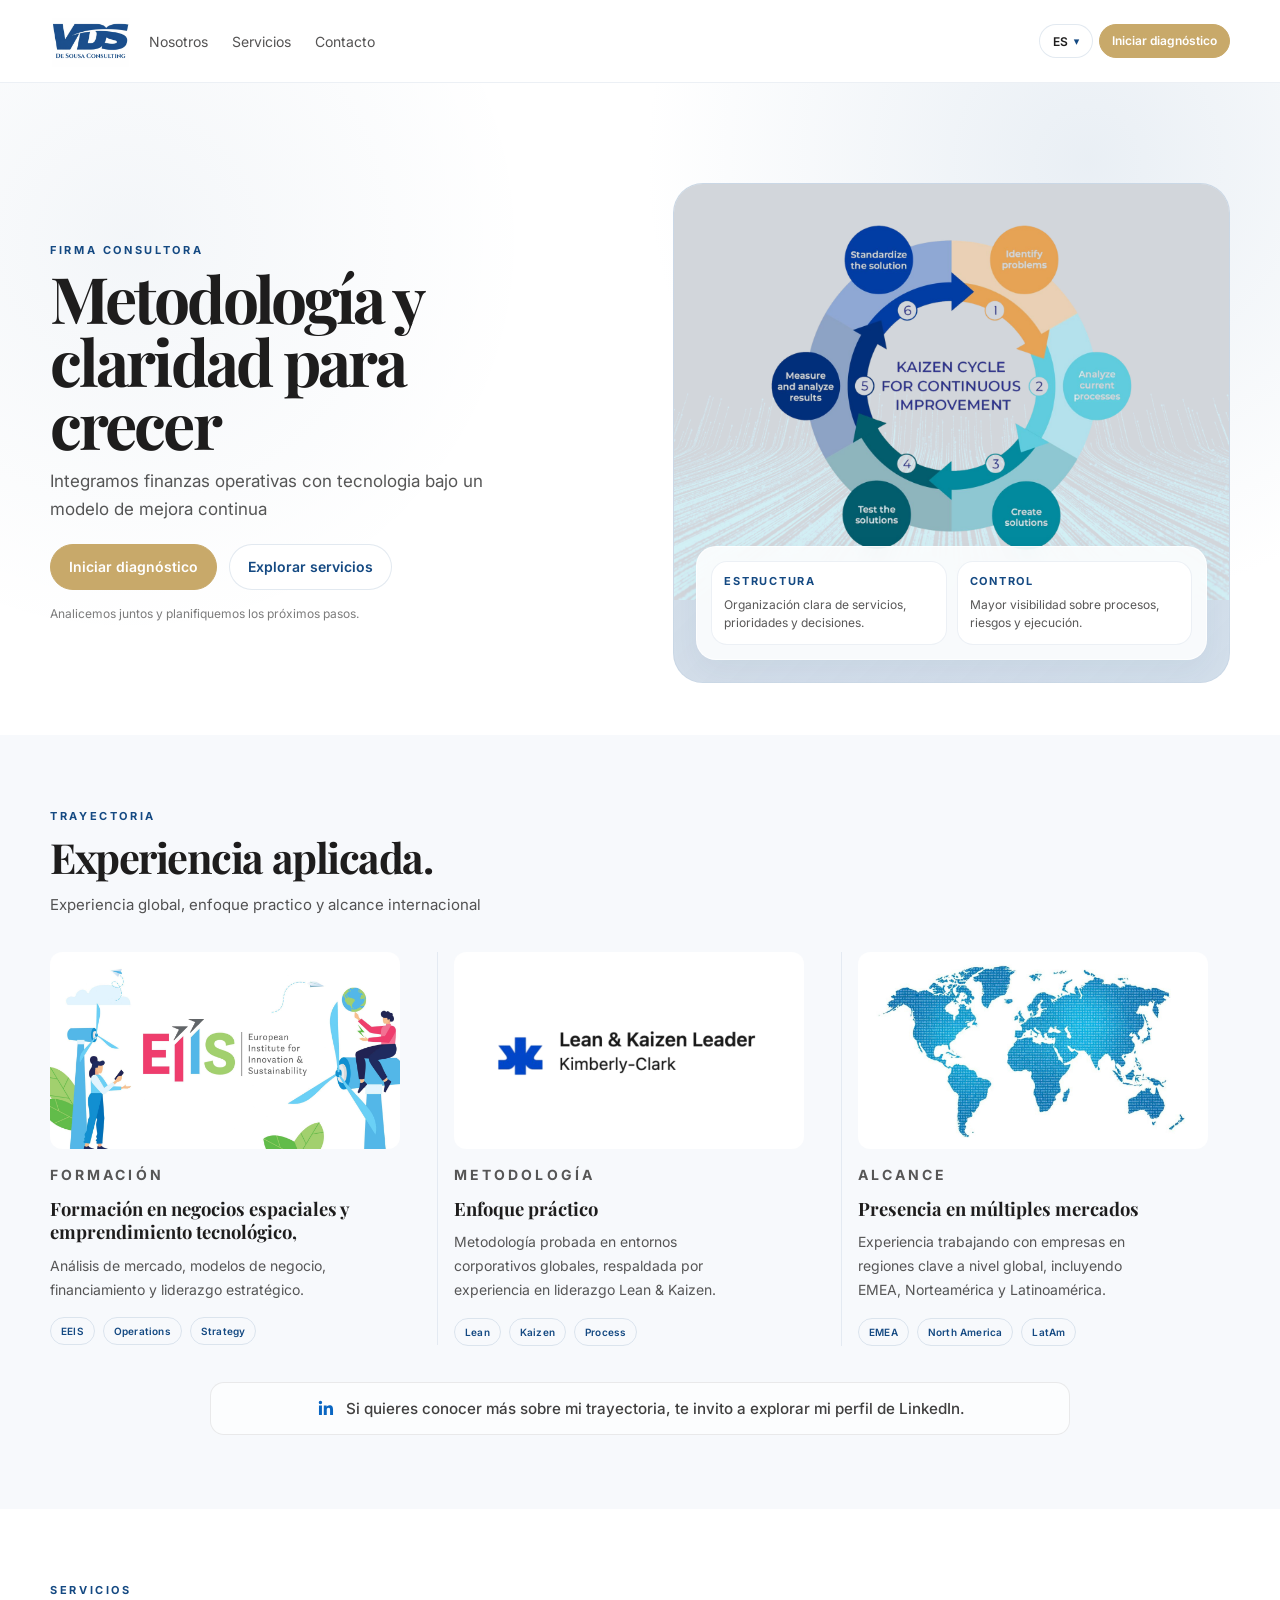
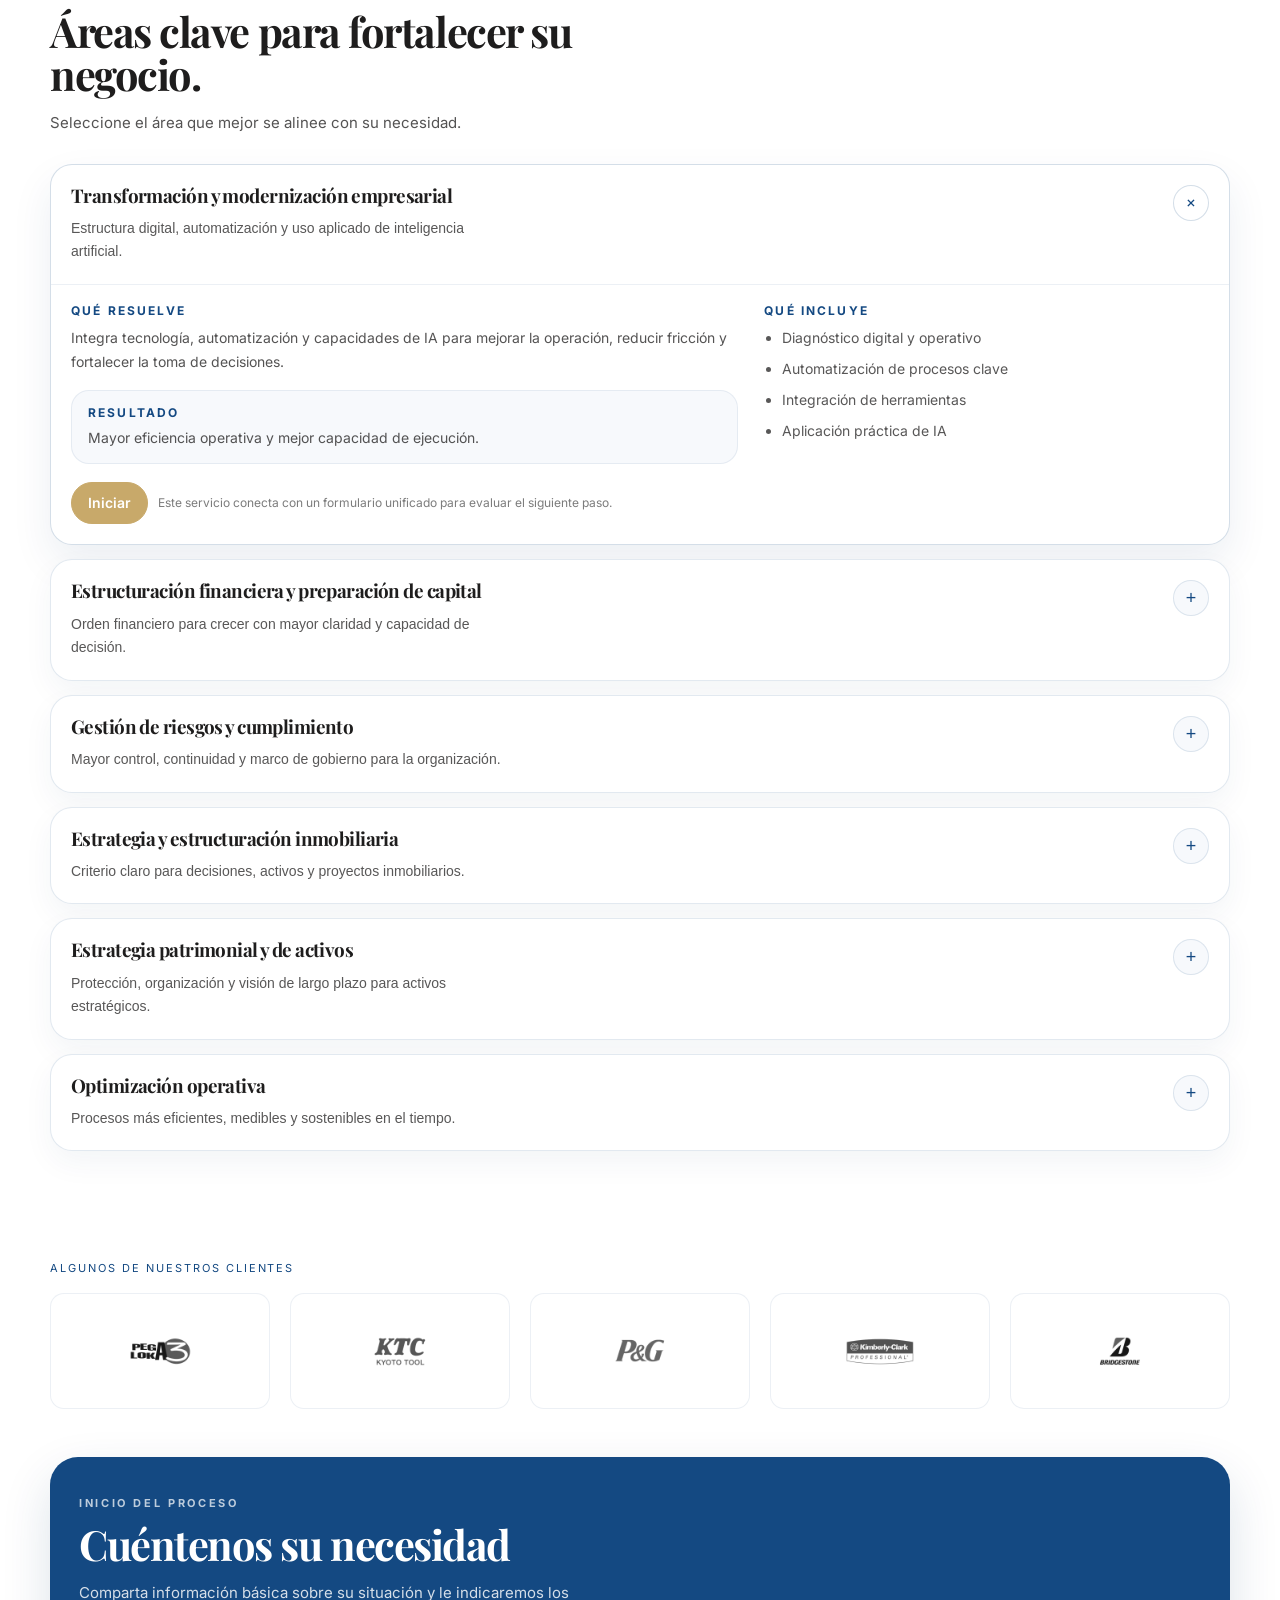
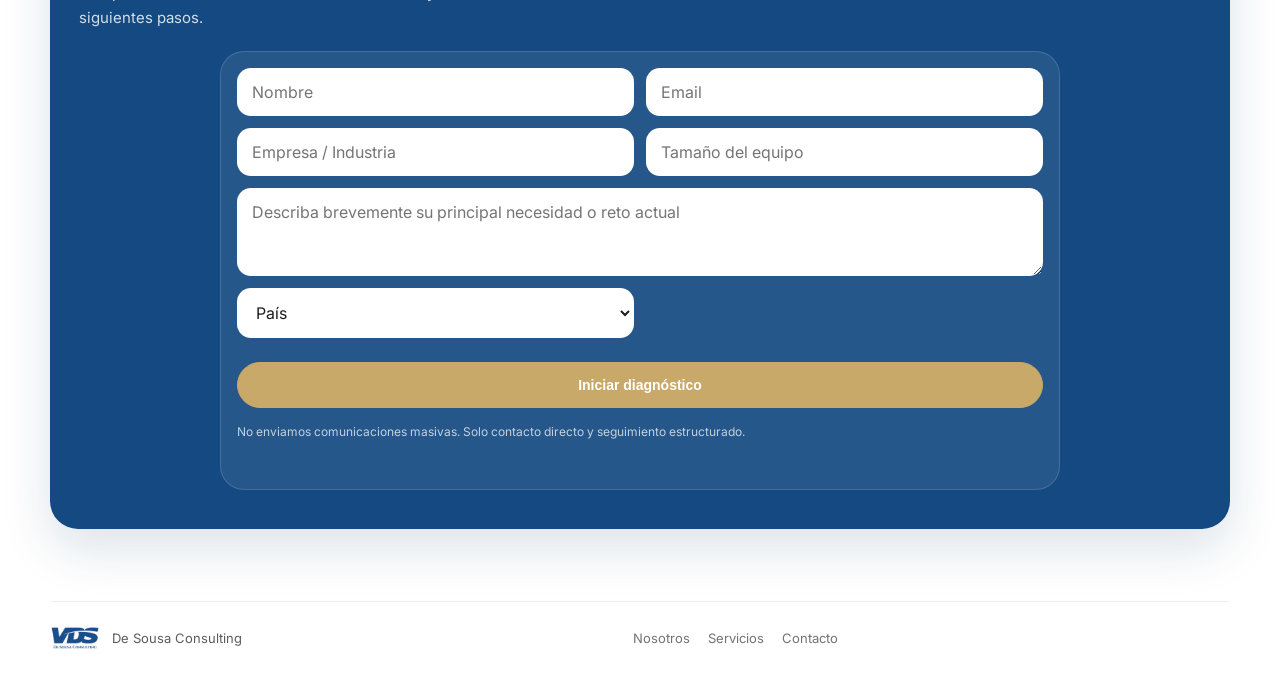
==== commit 7c325e9e: "feat(home): add trayectoria LinkedIn credibility strip" ====
--- a/index.html
+++ b/index.html
@@ -651,6 +651,43 @@
         transition: background-color 0.2s ease, border-color 0.2s ease, transform 0.2s ease;
       }
 
+      .credibility-strip {
+        margin-top: 36px;
+        display: flex;
+        justify-content: center;
+      }
+
+      .credibility-strip a {
+        width: min(100%, 860px);
+        display: inline-flex;
+        align-items: center;
+        justify-content: center;
+        gap: 10px;
+        padding: 14px 18px;
+        border: 1px solid rgba(0, 0, 0, 0.08);
+        border-radius: 14px;
+        background: rgba(255, 255, 255, 0.65);
+        text-decoration: none;
+        font-weight: 500;
+        font-size: 0.95rem;
+        line-height: 1.55;
+        color: rgba(30, 29, 29, 0.85);
+        text-align: center;
+        transition: transform 0.2s ease, border-color 0.2s ease, background-color 0.2s ease, box-shadow 0.2s ease;
+      }
+
+      .credibility-strip a:hover {
+        transform: translateY(-1px);
+        border-color: rgba(0, 0, 0, 0.16);
+        background: rgba(255, 255, 255, 0.9);
+      }
+
+      .linkedin-icon {
+        width: 20px;
+        height: 20px;
+        flex-shrink: 0;
+      }
+
       /* Services Accordion */
       .services-accordion {
         display: grid;
@@ -988,6 +1025,14 @@
       @media (max-width: 859px) {
         .btn.header-cta {
           display: none;
+        }
+      }
+
+      @media (max-width: 640px) {
+        .credibility-strip a {
+          width: 100%;
+          align-items: flex-start;
+          text-align: center;
         }
       }
 
@@ -1370,6 +1415,18 @@
                 <span class="cred-tag">LatAm</span>
               </div>
             </div>
+          </div>
+
+          <div class="credibility-strip">
+            <a
+              href="https://www.linkedin.com/in/vasco-de-sousa-bb548043/"
+              target="_blank"
+              rel="noopener noreferrer"
+              aria-label="Abrir perfil de LinkedIn de Vasco de Sousa"
+            >
+              <img src="/icons/linkedin.svg" alt="LinkedIn" class="linkedin-icon" loading="lazy" />
+              <span>Si quieres conocer más sobre mi trayectoria, te invito a explorar mi perfil de LinkedIn.</span>
+            </a>
           </div>
         </div>
       </section>
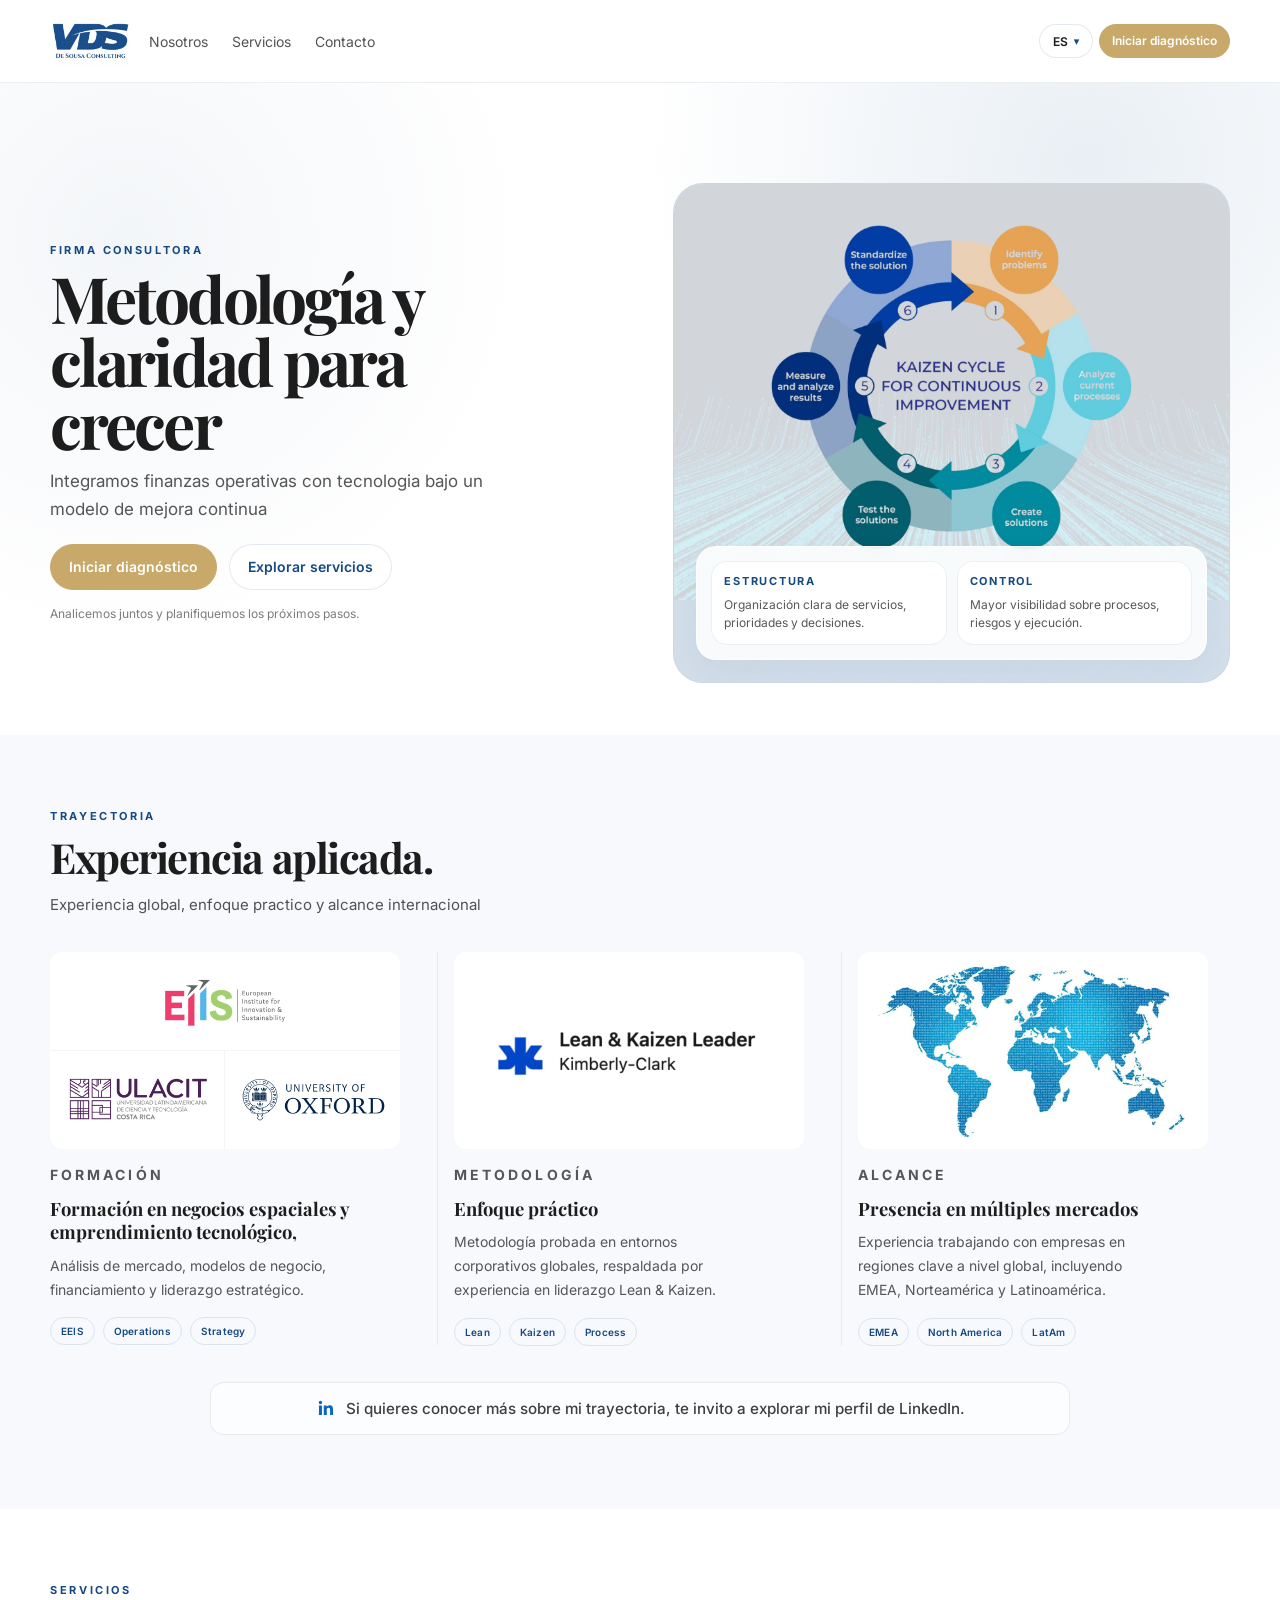
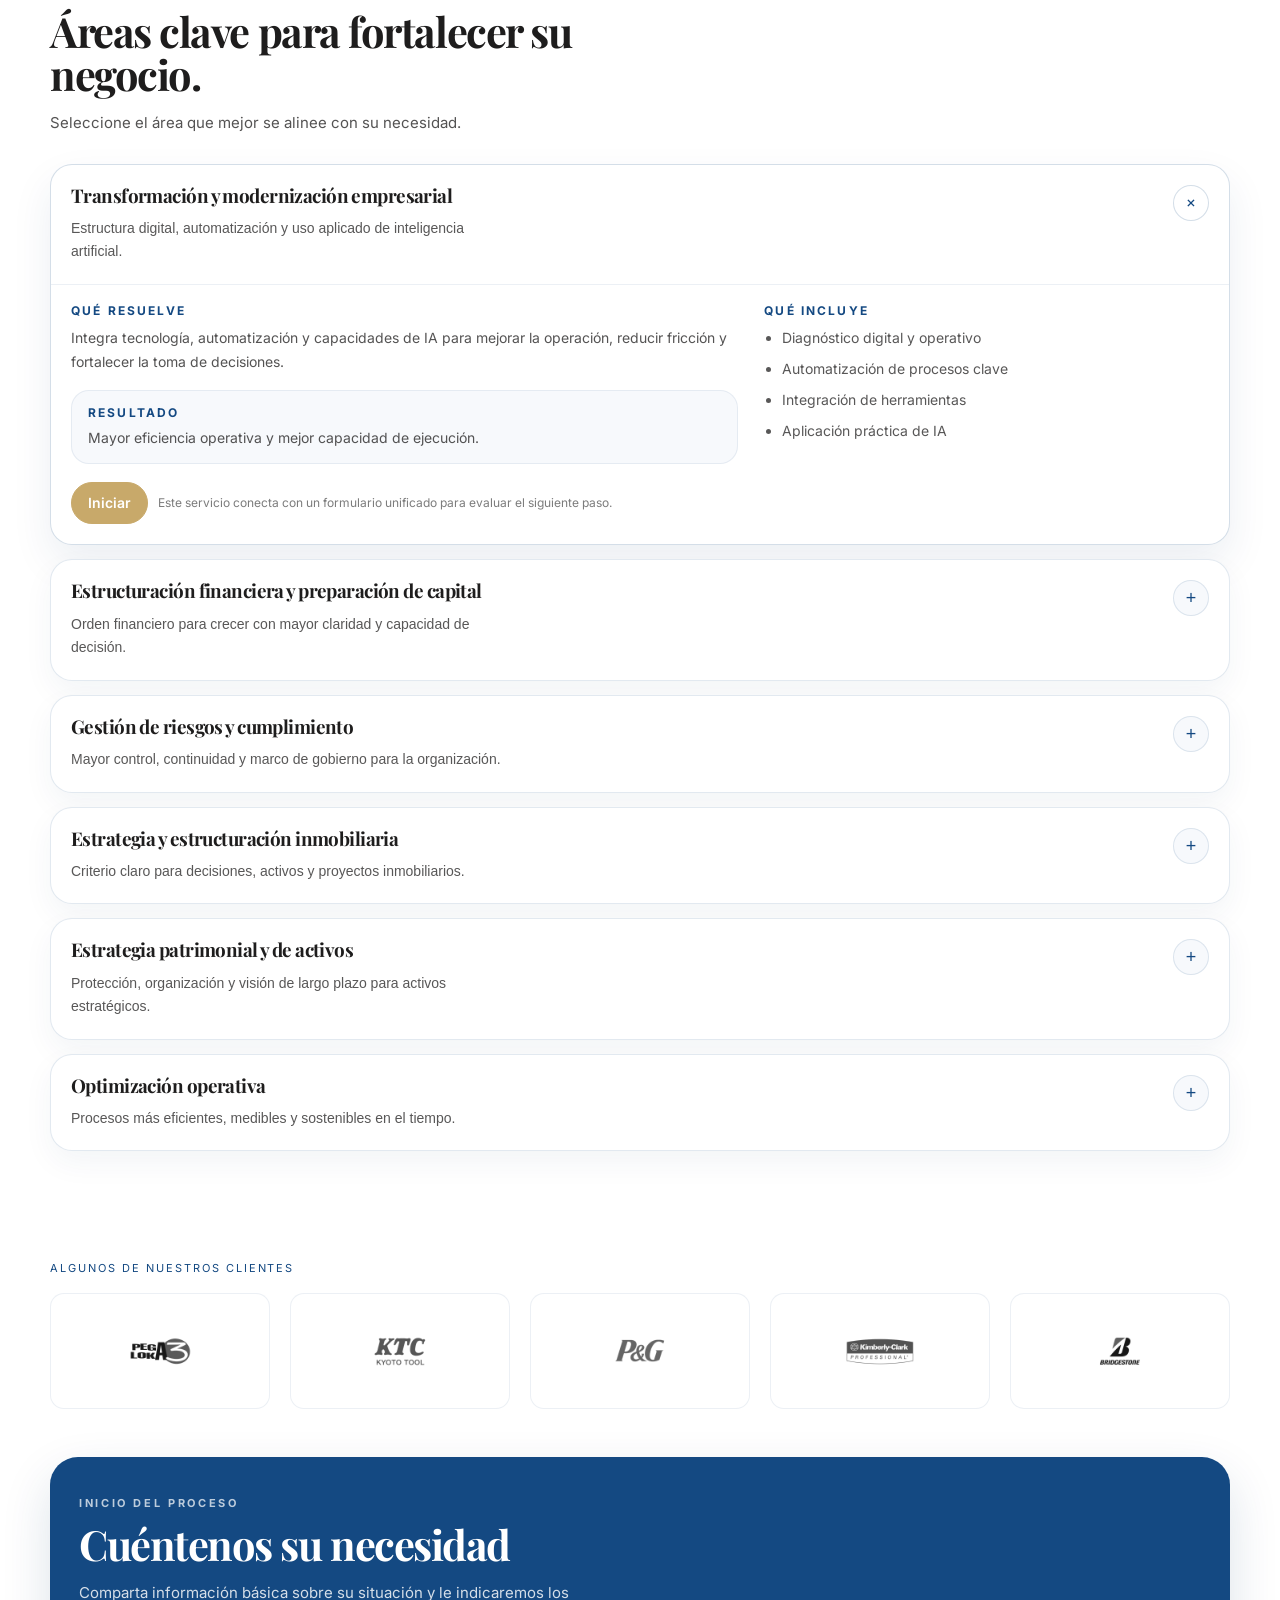
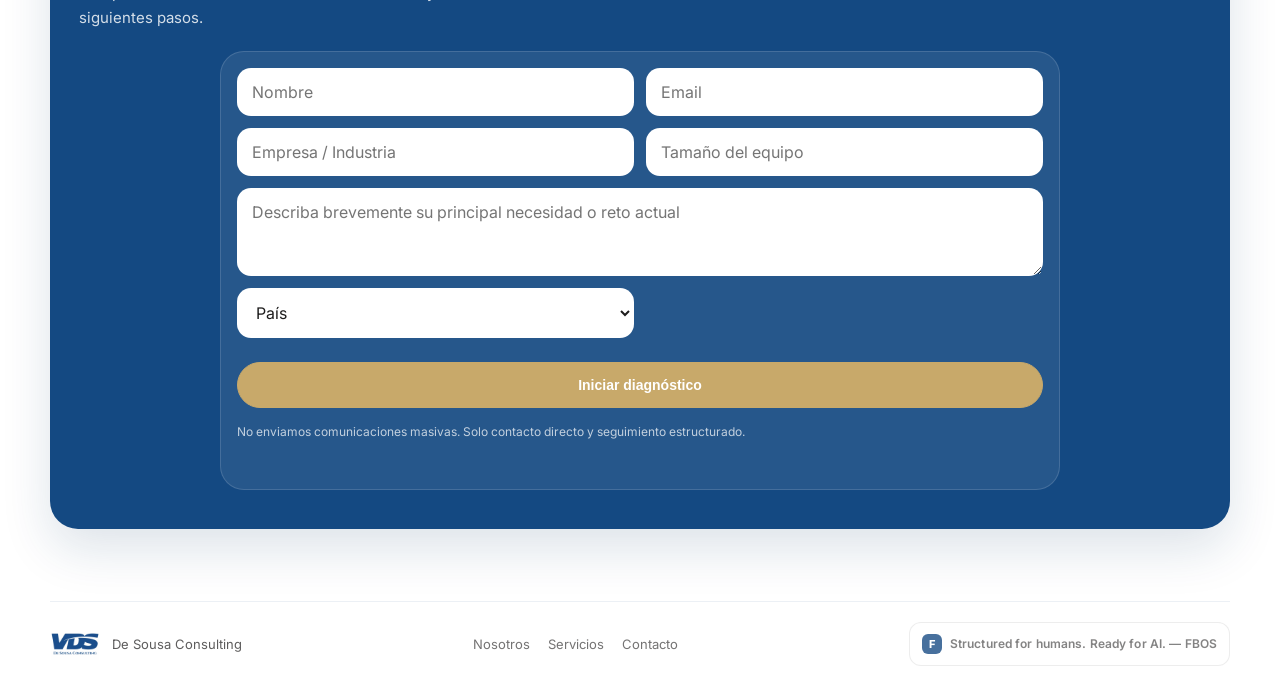
==== commit 761d4125: "feat: add fbos footer attribution" ====
--- a/index.html
+++ b/index.html
@@ -10,8 +10,14 @@
       content="Estructuración estratégica para empresas que buscan crecer con orden, control y escalabilidad."
     />
     <meta name="theme-color" content="#144982" />
+    <meta name="mobile-web-app-capable" content="yes" />
+    <meta name="apple-mobile-web-app-capable" content="yes" />
+    <meta name="apple-mobile-web-app-status-bar-style" content="default" />
+    <meta name="apple-mobile-web-app-title" content="De Sousa Consulting" />
 
     <link rel="icon" type="image/png" href="/assets/favicon-desousa.png" />
+    <link rel="apple-touch-icon" href="/assets/apple-touch-icon.png" />
+    <link rel="manifest" href="/manifest.webmanifest" />
     <link rel="preconnect" href="https://fonts.googleapis.com" />
     <link rel="preconnect" href="https://fonts.gstatic.com" crossorigin />
     <link
@@ -42,6 +48,7 @@
     <script src="https://challenges.cloudflare.com/turnstile/v0/api.js" async defer></script>
     <script defer src="/config.js"></script>
     <script defer src="/app.js"></script>
+    <script defer src="/pwa.js"></script>
 
     <style>
       :root {
@@ -1915,7 +1922,7 @@
                   />
                 </div>
 
-                <div class="cf-turnstile" data-sitekey="0x4AAAAAACo2kg_YUeI2tGEs"></div>
+                <div class="cf-turnstile" data-sitekey="0x4AAAAAADHETLpEo3ZPlXIQ"></div>
 
                 <button type="submit" class="btn">Iniciar diagnóstico</button>
 
@@ -1946,6 +1953,16 @@
         </nav>
 
         <div class="foot-contact">
+          <a
+            class="fbos-powered"
+            href="https://fbos.org/"
+            target="_blank"
+            rel="noopener noreferrer"
+            aria-label="Structured for humans. Ready for AI. — FBOS"
+          >
+            <span class="fbos-logo-placeholder" aria-hidden="true">F</span>
+            <span class="fbos-powered-text">Structured for humans. Ready for AI. — FBOS</span>
+          </a>
         </div>
        </div>
      </footer>
@@ -2067,15 +2084,21 @@
         const hiddenOrigin = document.getElementById("serviceOrigin");
         const hiddenVertical = document.getElementById("demoVertical");
         const hiddenType = document.getElementById("requestType");
+        const hiddenCategory = document.querySelector('input[name="category"]');
 
         if (hiddenOrigin) hiddenOrigin.value = serviceKey;
         if (hiddenVertical) hiddenVertical.value = serviceKey;
         if (hiddenType) hiddenType.value = "service-interest";
+        if (hiddenCategory) {
+          hiddenCategory.value = serviceKey && serviceKey !== "home"
+            ? serviceKey
+            : "strategic-assessment";
+        }
 
         updateSelectedServiceNote(serviceKey);
        }
 
-       function openService(item) {
+      function openService(item) {
         serviceItems.forEach((service) => {
           const button = service.querySelector(".service-trigger");
           const isTarget = service === item;
@@ -2085,6 +2108,9 @@
             button.setAttribute("aria-expanded", String(isTarget));
           }
         });
+
+        const serviceKey = item?.getAttribute("data-service") || "home";
+        setServiceOrigin(serviceKey);
       }
 
       serviceItems.forEach((item) => {
@@ -2115,10 +2141,12 @@
             const hiddenOrigin = document.getElementById("serviceOrigin");
             const hiddenVertical = document.getElementById("demoVertical");
             const hiddenType = document.getElementById("requestType");
+            const hiddenCategory = document.querySelector('input[name="category"]');
 
             if (hiddenOrigin) hiddenOrigin.value = "home";
             if (hiddenVertical) hiddenVertical.value = "home";
             if (hiddenType) hiddenType.value = "evaluation";
+            if (hiddenCategory) hiddenCategory.value = "strategic-assessment";
 
             updateSelectedServiceNote("home");
           });
--- a/styles.css
+++ b/styles.css
@@ -792,6 +792,63 @@
   font-size: 13px;
 }
 
+.fbos-powered {
+  min-height: 44px;
+  padding: 9px 12px;
+  border: 1px solid rgba(30, 29, 29, 0.1);
+  border-radius: 12px;
+  display: inline-flex;
+  align-items: center;
+  justify-content: center;
+  gap: 8px;
+  background: rgba(255, 255, 255, 0.74);
+  color: rgba(30, 29, 29, 0.7) !important;
+  opacity: 0.78;
+  transition:
+    opacity 0.2s ease,
+    color 0.2s ease,
+    border-color 0.2s ease,
+    background-color 0.2s ease,
+    transform 0.2s ease;
+}
+
+.fbos-powered:hover,
+.fbos-powered:focus-visible {
+  opacity: 1;
+  color: var(--primary) !important;
+  border-color: rgba(137, 0, 25, 0.28);
+  background: #ffffff;
+  transform: translateY(-1px);
+}
+
+.fbos-powered:focus-visible {
+  outline: 3px solid rgba(137, 0, 25, 0.14);
+  outline-offset: 3px;
+}
+
+.fbos-logo-placeholder {
+  width: 20px;
+  height: 20px;
+  border-radius: 6px;
+  display: inline-flex;
+  align-items: center;
+  justify-content: center;
+  flex: 0 0 auto;
+  background: var(--primary);
+  color: #ffffff;
+  font-size: 11px;
+  font-weight: 800;
+  line-height: 1;
+}
+
+.fbos-powered-text {
+  font-size: 12px;
+  font-weight: 600;
+  line-height: 1.35;
+  letter-spacing: 0.01em;
+  text-wrap: balance;
+}
+
 /* Credibility Tags */
 
 .cred-tags {
@@ -987,6 +1044,17 @@
   }
 }
 
+@media (max-width: 859px) {
+  .foot-contact,
+  .fbos-powered {
+    width: 100%;
+  }
+
+  .fbos-powered {
+    text-align: center;
+  }
+}
+
 @media (min-width: 1120px) {
   .grid-4 {
     grid-template-columns: repeat(4, minmax(0, 1fr));
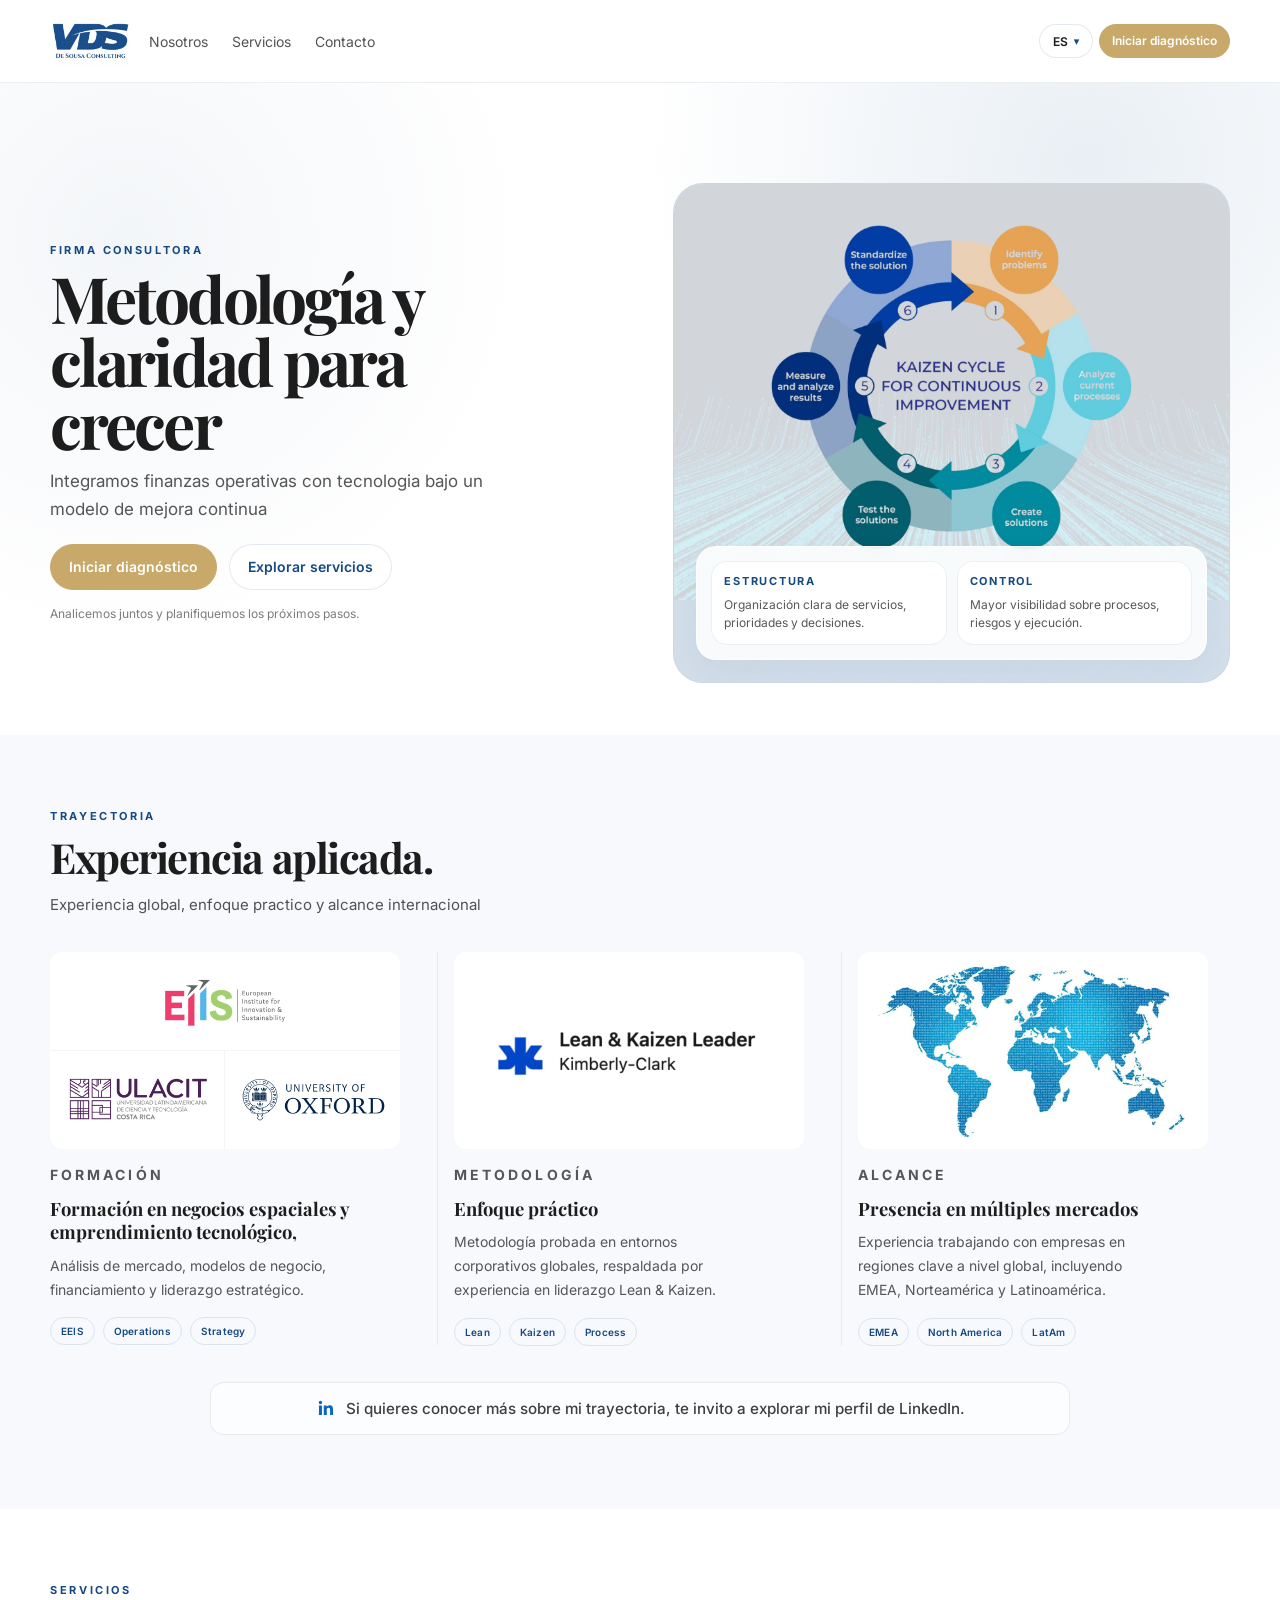
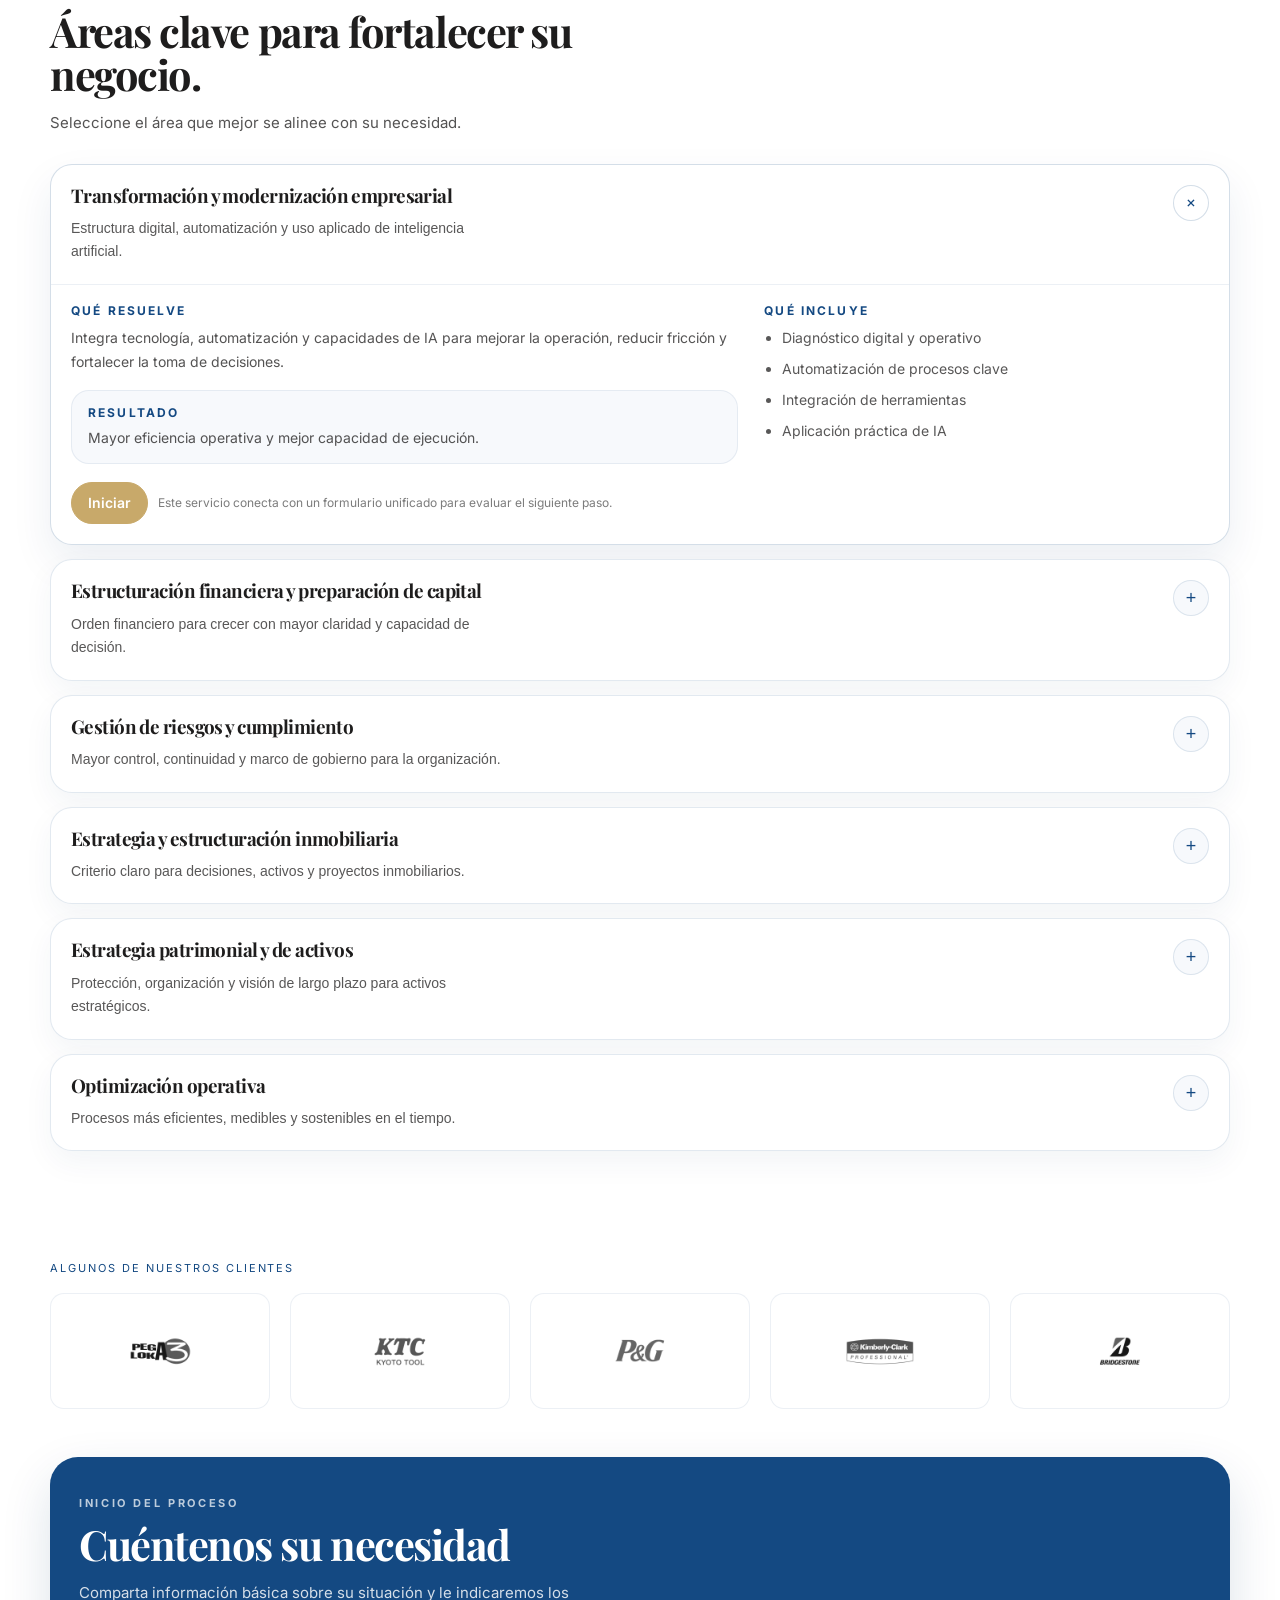
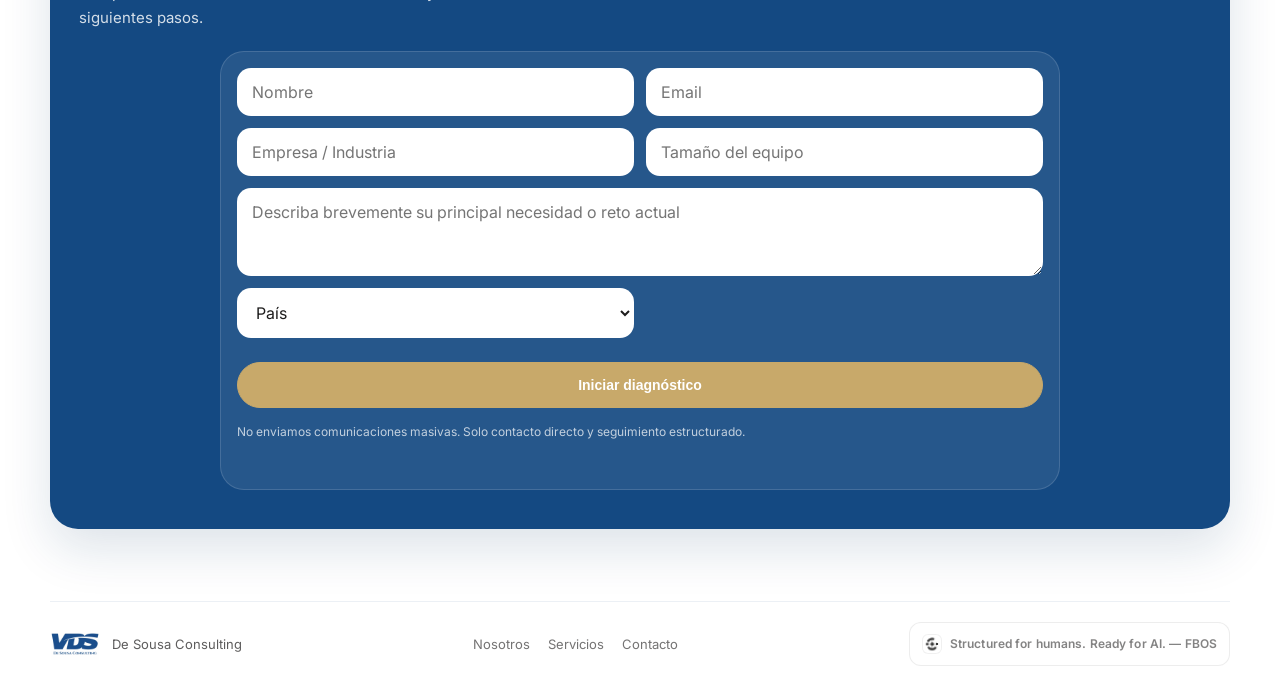
==== commit 8c3dcf3e: "fix: display fbos footer logo" ====
--- a/index.html
+++ b/index.html
@@ -1960,7 +1960,13 @@
             rel="noopener noreferrer"
             aria-label="Structured for humans. Ready for AI. — FBOS"
           >
-            <span class="fbos-logo-placeholder" aria-hidden="true">F</span>
+            <img
+              class="fbos-logo-placeholder"
+              src="/assets/fbos-logo.svg"
+              alt="FBOS"
+              loading="lazy"
+              decoding="async"
+            />
             <span class="fbos-powered-text">Structured for humans. Ready for AI. — FBOS</span>
           </a>
         </div>
--- a/styles.css
+++ b/styles.css
@@ -830,15 +830,12 @@
   width: 20px;
   height: 20px;
   border-radius: 6px;
-  display: inline-flex;
-  align-items: center;
-  justify-content: center;
+  display: block;
   flex: 0 0 auto;
-  background: var(--primary);
-  color: #ffffff;
-  font-size: 11px;
-  font-weight: 800;
-  line-height: 1;
+  padding: 2px;
+  border: 1px solid rgba(30, 29, 29, 0.08);
+  background: #ffffff;
+  object-fit: contain;
 }
 
 .fbos-powered-text {
